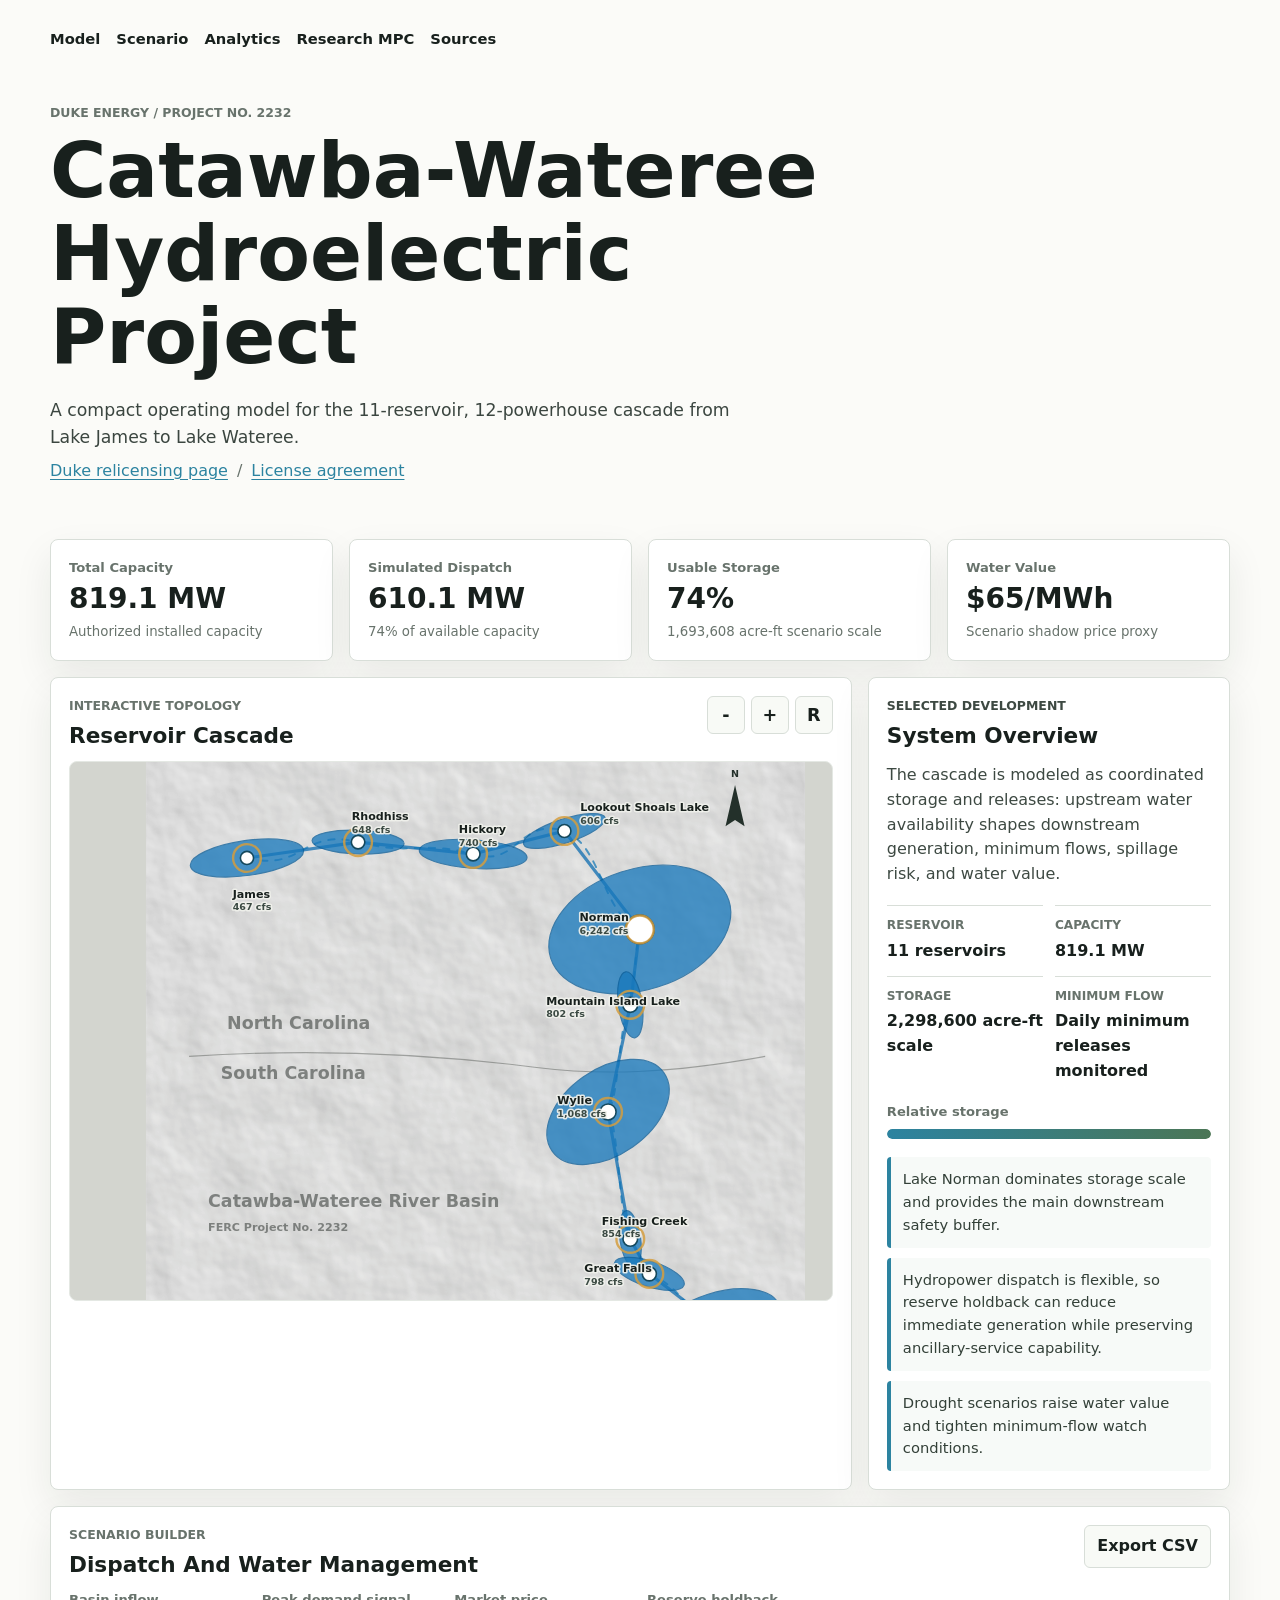
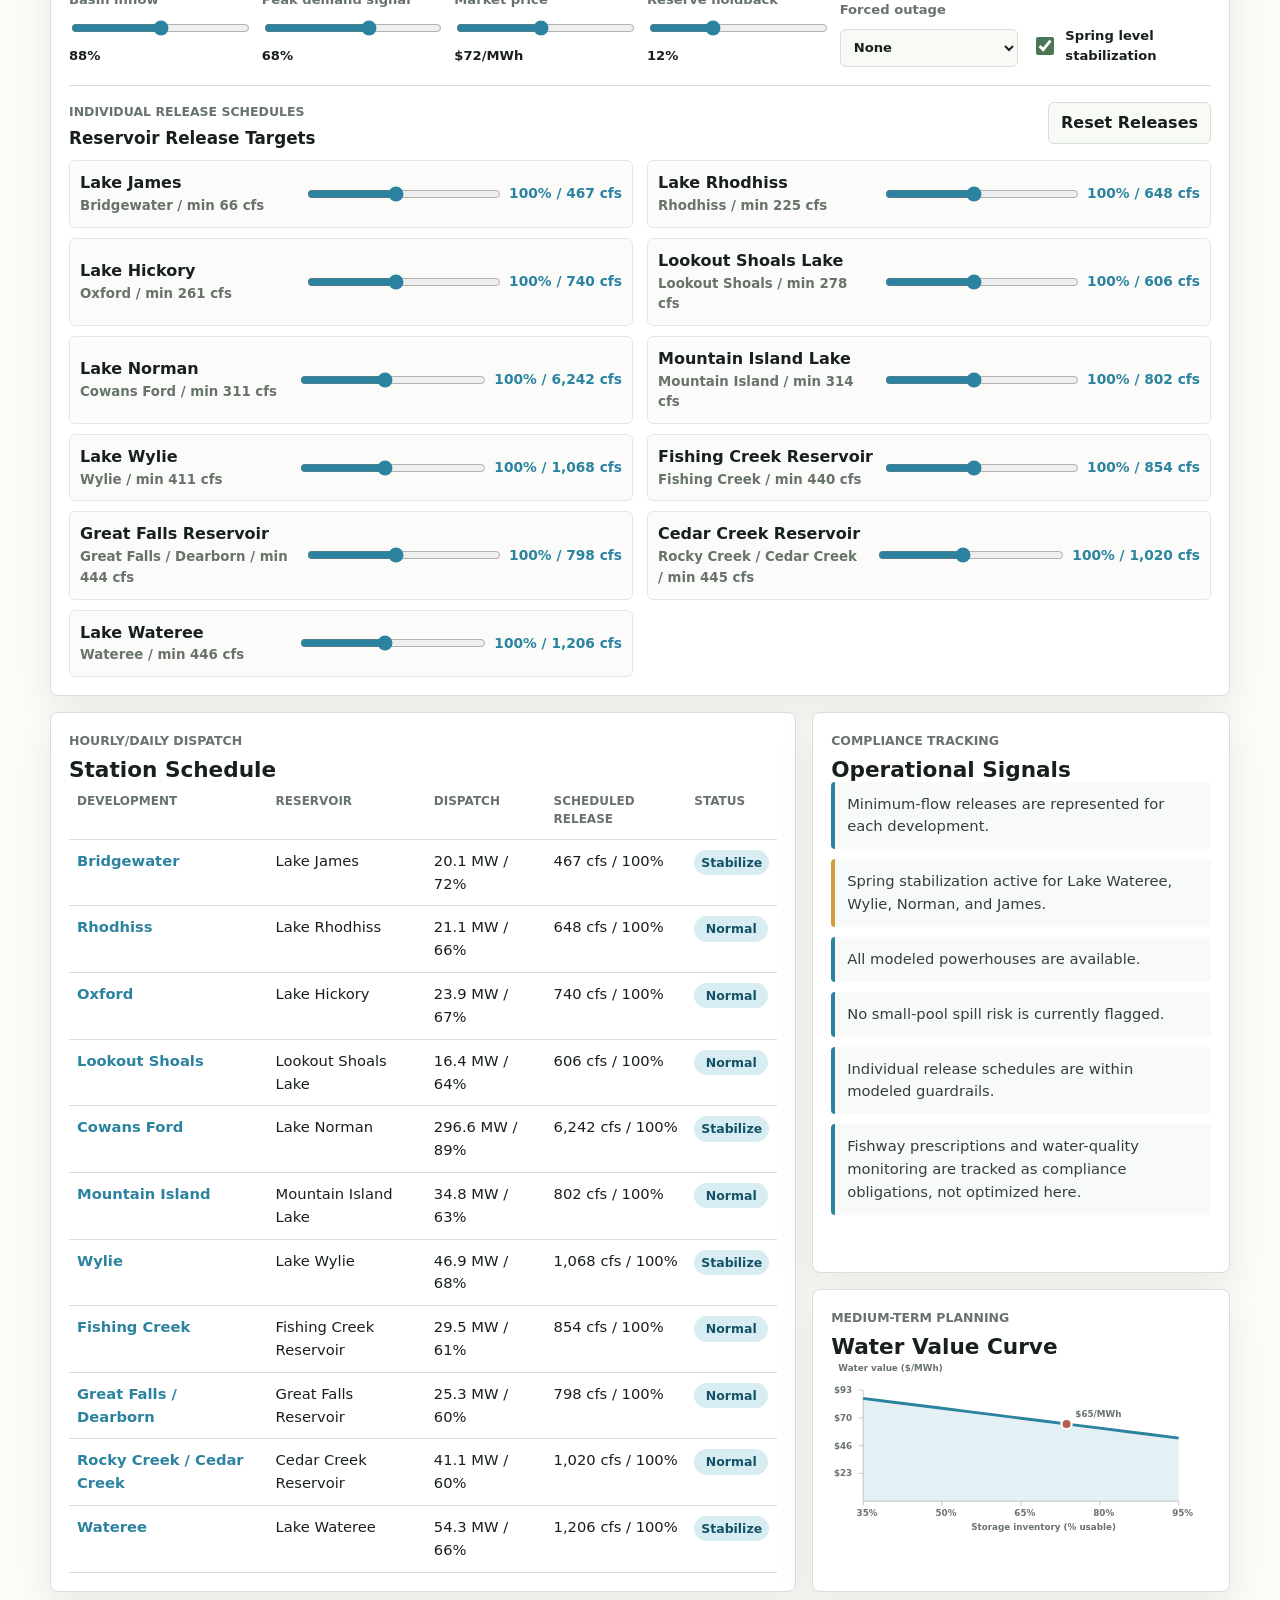
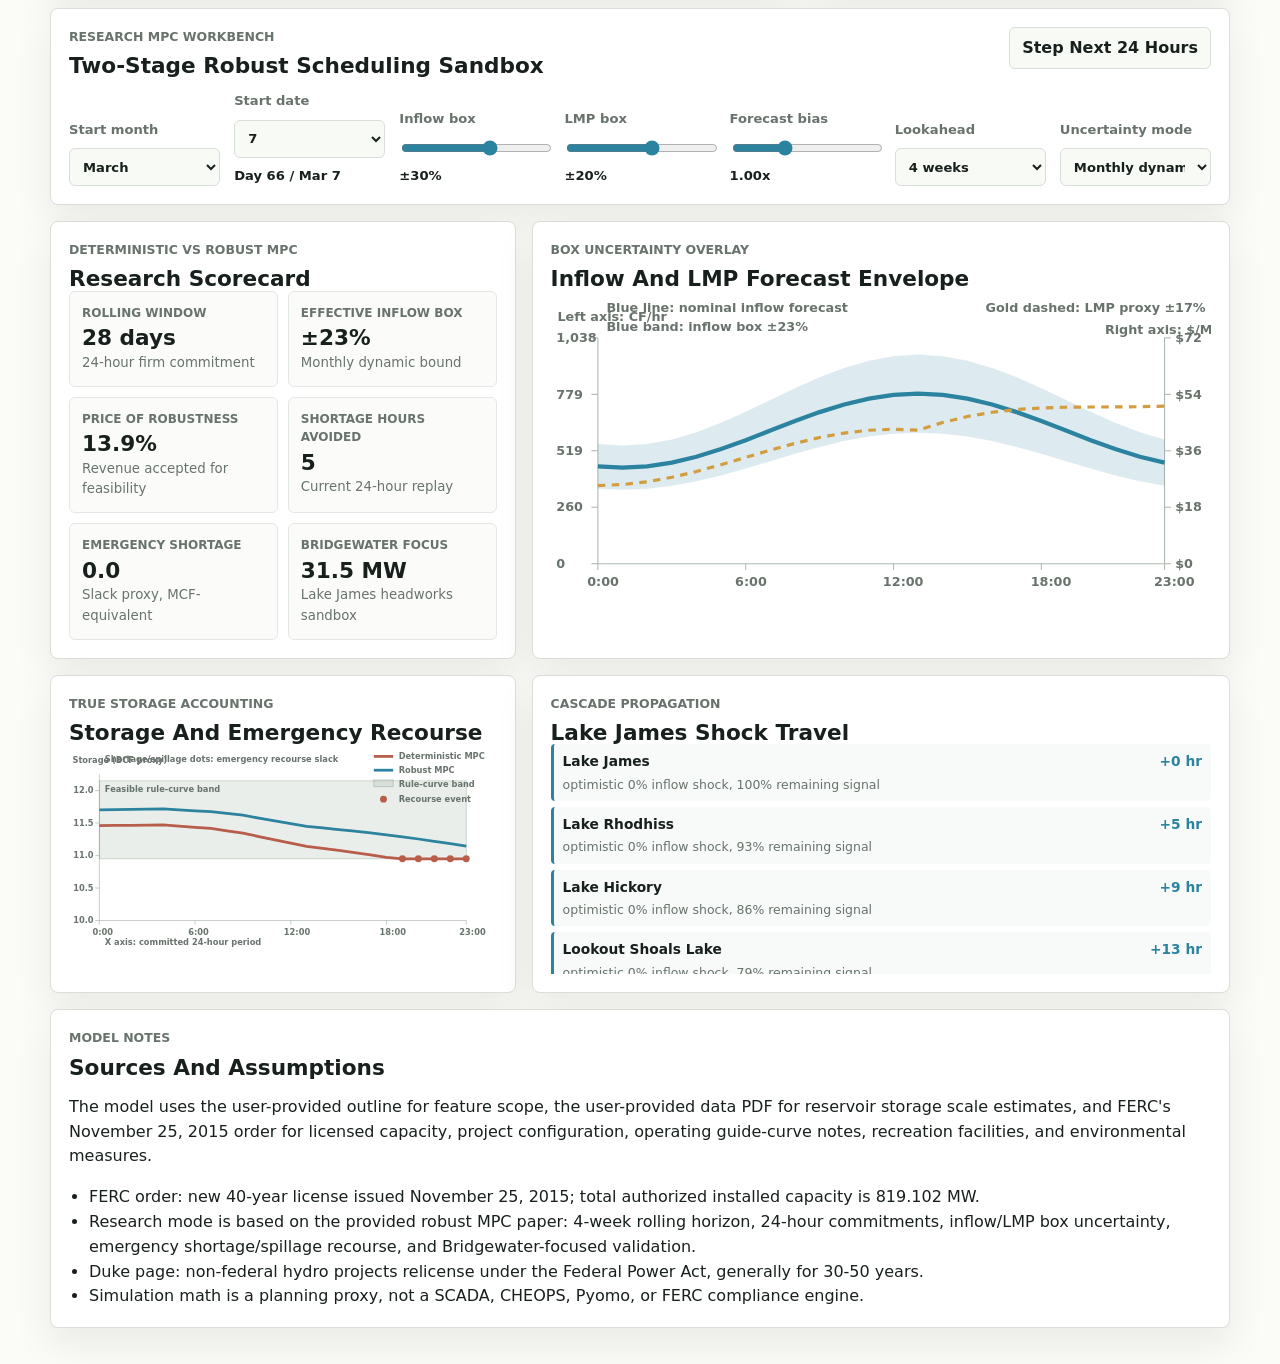
==== AJ Mejia-Horton Hydropower Web App.html @ 7643c02f "Add files via upload" ====
<!doctype html>
<html lang="en">
  <head>
    <meta charset="utf-8">
    <meta name="viewport" content="width=device-width, initial-scale=1">
    <title>Catawba-Wateree Hydro Model</title>
    <link rel="stylesheet" href="styles.css">
  </head>
  <body>
    <header class="site-header">
      <nav aria-label="Primary">
        <a href="#model">Model</a>
        <a href="#scenario">Scenario</a>
        <a href="#analytics">Analytics</a>
        <a href="#research">Research MPC</a>
        <a href="#sources">Sources</a>
      </nav>
      <section class="intro" id="model">
        <p class="kicker">Duke Energy / Project No. 2232</p>
        <h1>Catawba-Wateree Hydroelectric Project</h1>
        <p class="lede">A compact operating model for the 11-reservoir, 12-powerhouse cascade from Lake James to Lake Wateree.</p>
        <div class="quick-links">
          <a href="https://www.duke-energy.com/community/lakes/hydroelectric-relicensing/catawba" target="_blank" rel="noreferrer">Duke relicensing page</a>
          <span aria-hidden="true">/</span>
          <a href="https://www.duke-energy.com/community/lakes/hydroelectric-relicensing/catawba/license-agreement" target="_blank" rel="noreferrer">License agreement</a>
        </div>
      </section>
    </header>

    <main>
      <section class="metrics" aria-label="System metrics">
        <article>
          <span>Total Capacity</span>
          <strong id="metric-capacity">819.1 MW</strong>
          <small>Authorized installed capacity</small>
        </article>
        <article>
          <span>Simulated Dispatch</span>
          <strong id="metric-generation">0 MW</strong>
          <small id="metric-generation-note">Current scenario output</small>
        </article>
        <article>
          <span>Usable Storage</span>
          <strong id="metric-storage">0%</strong>
          <small id="metric-storage-note">Weighted by reservoir scale</small>
        </article>
        <article>
          <span>Water Value</span>
          <strong id="metric-water-value">$0/MWh</strong>
          <small>Scenario shadow price proxy</small>
        </article>
      </section>

      <section class="workspace">
        <div class="panel topology-panel" aria-label="Interactive cascade topology">
          <div class="panel-heading">
            <div>
              <p class="eyebrow">Interactive Topology</p>
              <h2>Reservoir Cascade</h2>
            </div>
            <div class="map-tools" aria-label="Map controls">
              <button class="icon-button" id="zoom-out" title="Zoom out" aria-label="Zoom out">-</button>
              <button class="icon-button" id="zoom-in" title="Zoom in" aria-label="Zoom in">+</button>
              <button class="icon-button" id="reset-view" title="Reset map and selected development" aria-label="Reset map and selected development">R</button>
            </div>
          </div>
          <svg id="topology" viewBox="0 0 960 620" role="img" aria-labelledby="topology-title topology-desc">
            <title id="topology-title">Catawba-Wateree reservoir cascade topology</title>
            <desc id="topology-desc">A pannable basin map showing reservoirs and powerhouses ordered from upstream North Carolina to downstream South Carolina.</desc>
          </svg>
        </div>

        <aside class="panel detail-panel" aria-live="polite">
          <p class="eyebrow">Selected Development</p>
          <h2 id="detail-name">System Overview</h2>
          <p id="detail-summary">Click a reservoir or station to inspect storage, capacity, guide curve, minimum flow, recreation, and compliance notes.</p>
          <dl class="detail-grid">
            <div><dt>Reservoir</dt><dd id="detail-reservoir">All reservoirs</dd></div>
            <div><dt>Capacity</dt><dd id="detail-capacity">819.1 MW</dd></div>
            <div><dt>Storage</dt><dd id="detail-storage">2,298,600 acre-ft total scale</dd></div>
            <div><dt>Minimum Flow</dt><dd id="detail-flow">System monitored</dd></div>
          </dl>
          <div class="bar-group">
            <label for="detail-storage-bar">Relative storage</label>
            <div class="bar"><span id="detail-storage-bar"></span></div>
          </div>
          <div class="note-list" id="detail-notes"></div>
        </aside>
      </section>

      <section class="panel scenario" id="scenario">
        <div class="panel-heading">
          <div>
            <p class="eyebrow">Scenario Builder</p>
            <h2>Dispatch And Water Management</h2>
          </div>
          <button id="export-csv">Export CSV</button>
        </div>
        <div class="controls">
          <label for="inflow">
            Basin inflow
            <input id="inflow" type="range" min="35" max="140" value="88">
            <span id="inflow-label">88%</span>
          </label>
          <label for="demand">
            Peak demand signal
            <input id="demand" type="range" min="20" max="100" value="68">
            <span id="demand-label">68%</span>
          </label>
          <label for="price">
            Market price
            <input id="price" type="range" min="20" max="130" value="72">
            <span id="price-label">$72/MWh</span>
          </label>
          <label for="reserve">
            Reserve holdback
            <input id="reserve" type="range" min="0" max="35" value="12">
            <span id="reserve-label">12%</span>
          </label>
          <label for="outage">
            Forced outage
            <select id="outage">
              <option value="none">None</option>
            </select>
          </label>
          <label class="toggle">
            <input id="spring-stabilization" type="checkbox" checked>
            <span>Spring level stabilization</span>
          </label>
        </div>
        <div class="release-schedule" aria-label="Individual reservoir release schedule controls">
          <div class="release-heading">
            <div>
              <p class="eyebrow">Individual Release Schedules</p>
              <h3>Reservoir Release Targets</h3>
            </div>
            <button id="reset-releases">Reset Releases</button>
          </div>
          <div id="release-controls" class="release-controls"></div>
        </div>
      </section>

      <section class="research-workbench" id="research">
        <div class="panel research-controls-panel">
          <div class="panel-heading">
            <div>
              <p class="eyebrow">Research MPC Workbench</p>
              <h2>Two-Stage Robust Scheduling Sandbox</h2>
            </div>
            <button id="step-mpc">Step Next 24 Hours</button>
          </div>
          <div class="research-controls">
            <label for="mpc-month">
              Start month
              <select id="mpc-month">
                <option value="0">January</option>
                <option value="1">February</option>
                <option value="2" selected>March</option>
                <option value="3">April</option>
                <option value="4">May</option>
                <option value="5">June</option>
                <option value="6">July</option>
                <option value="7">August</option>
                <option value="8">September</option>
                <option value="9">October</option>
                <option value="10">November</option>
                <option value="11">December</option>
              </select>
            </label>
            <label for="mpc-date">
              Start date
              <select id="mpc-date"></select>
              <span id="mpc-day-label">Day 66 / Mar 7</span>
            </label>
            <label for="inflow-uncertainty">
              Inflow box
              <input id="inflow-uncertainty" type="range" min="0" max="50" value="30">
              <span id="inflow-uncertainty-label">±30%</span>
            </label>
            <label for="lmp-uncertainty">
              LMP box
              <input id="lmp-uncertainty" type="range" min="0" max="35" value="20">
              <span id="lmp-uncertainty-label">±20%</span>
            </label>
            <label for="forecast-bias">
              Forecast bias
              <input id="forecast-bias" type="range" min="80" max="140" value="100">
              <span id="forecast-bias-label">1.00x</span>
            </label>
            <label for="lookahead-window">
              Lookahead
              <select id="lookahead-window">
                <option value="168">1 week</option>
                <option value="336">2 weeks</option>
                <option value="672" selected>4 weeks</option>
              </select>
            </label>
            <label for="mpc-mode">
              Uncertainty mode
              <select id="mpc-mode">
                <option value="dynamic" selected>Monthly dynamic</option>
                <option value="static">Static box</option>
              </select>
            </label>
          </div>
        </div>

        <div class="research-grid">
          <article class="panel">
            <p class="eyebrow">Deterministic vs Robust MPC</p>
            <h2>Research Scorecard</h2>
            <div class="scorecard" id="research-scorecard"></div>
          </article>
          <article class="panel chart-panel">
            <p class="eyebrow">Box Uncertainty Overlay</p>
            <h2>Inflow And LMP Forecast Envelope</h2>
            <svg id="uncertainty-chart" viewBox="0 0 620 300" role="img" aria-label="Inflow and LMP uncertainty envelope chart"></svg>
          </article>
          <article class="panel chart-panel">
            <p class="eyebrow">True Storage Accounting</p>
            <h2>Storage And Emergency Recourse</h2>
            <svg id="storage-chart" viewBox="0 0 620 300" role="img" aria-label="Storage trajectory with shortage and spillage recourse chart"></svg>
          </article>
          <article class="panel">
            <p class="eyebrow">Cascade Propagation</p>
            <h2>Lake James Shock Travel</h2>
            <div id="cascade-propagation" class="propagation-list"></div>
          </article>
        </div>
      </section>

      <section class="analytics-grid" id="analytics">
        <article class="panel">
          <p class="eyebrow">Hourly/Daily Dispatch</p>
          <h2>Station Schedule</h2>
          <div class="table-wrap">
            <table>
              <thead>
                <tr>
                  <th>Development</th>
                  <th>Reservoir</th>
                  <th>Dispatch</th>
                  <th>Scheduled Release</th>
                  <th>Status</th>
                </tr>
              </thead>
              <tbody id="dispatch-body"></tbody>
            </table>
          </div>
        </article>

        <article class="panel">
          <p class="eyebrow">Compliance Tracking</p>
          <h2>Operational Signals</h2>
          <div id="compliance-list" class="signal-list"></div>
        </article>

        <article class="panel">
          <p class="eyebrow">Medium-Term Planning</p>
          <h2>Water Value Curve</h2>
          <svg id="water-value-chart" viewBox="0 0 520 240" role="img" aria-label="Water value response curve"></svg>
        </article>
      </section>

      <section class="panel sources" id="sources">
        <p class="eyebrow">Model Notes</p>
        <h2>Sources And Assumptions</h2>
        <p>The model uses the user-provided outline for feature scope, the user-provided data PDF for reservoir storage scale estimates, and FERC's November 25, 2015 order for licensed capacity, project configuration, operating guide-curve notes, recreation facilities, and environmental measures.</p>
        <ul>
          <li>FERC order: new 40-year license issued November 25, 2015; total authorized installed capacity is 819.102 MW.</li>
          <li>Research mode is based on the provided robust MPC paper: 4-week rolling horizon, 24-hour commitments, inflow/LMP box uncertainty, emergency shortage/spillage recourse, and Bridgewater-focused validation.</li>
          <li>Duke page: non-federal hydro projects relicense under the Federal Power Act, generally for 30-50 years.</li>
          <li>Simulation math is a planning proxy, not a SCADA, CHEOPS, Pyomo, or FERC compliance engine.</li>
        </ul>
      </section>
    </main>

    <script src="app.js"></script>
  </body>
</html>
---- styles.css ----
:root {
  color-scheme: light;
  --ink: #18201d;
  --muted: #68736c;
  --line: #d8ded8;
  --paper: #fbfbf8;
  --panel: #ffffff;
  --river: #2c83a0;
  --river-soft: #d7edf2;
  --leaf: #4b7655;
  --sun: #d39d3f;
  --clay: #b75d4a;
  --shadow: 0 16px 38px rgba(24, 32, 29, 0.08);
}

* {
  box-sizing: border-box;
}

html {
  scroll-behavior: smooth;
}

body {
  margin: 0;
  font-family: Inter, ui-sans-serif, system-ui, -apple-system, BlinkMacSystemFont, "Segoe UI", sans-serif;
  color: var(--ink);
  background: var(--paper);
  font-size: 16px;
  line-height: 1.55;
}

a {
  color: var(--river);
  text-decoration-thickness: 1px;
  text-underline-offset: 3px;
}

button,
select,
input {
  font: inherit;
}

.site-header,
main {
  width: min(1180px, calc(100% - 32px));
  margin: 0 auto;
}

main {
  display: flex;
  flex-direction: column;
}

.site-header {
  padding: 28px 0 10px;
}

nav {
  display: flex;
  flex-wrap: wrap;
  gap: 16px;
  margin-bottom: 52px;
  font-size: 0.92rem;
  font-weight: 650;
}

nav a {
  color: var(--ink);
  text-decoration: none;
}

nav a:hover {
  color: var(--river);
}

.intro {
  max-width: 780px;
  padding-bottom: 26px;
}

.kicker,
.eyebrow {
  margin: 0 0 8px;
  color: var(--muted);
  font-size: 0.78rem;
  font-weight: 750;
  letter-spacing: 0;
  text-transform: uppercase;
}

h1,
h2 {
  margin: 0;
  letter-spacing: 0;
  line-height: 1.08;
}

h1 {
  font-size: clamp(2.2rem, 6vw, 5.9rem);
  max-width: 980px;
}

h2 {
  font-size: 1.35rem;
}

.lede {
  max-width: 680px;
  margin: 18px 0 8px;
  color: #3b4640;
  font-size: 1.08rem;
}

.quick-links {
  display: flex;
  flex-wrap: wrap;
  gap: 9px;
  color: var(--muted);
}

.metrics,
.workspace,
.analytics-grid {
  display: grid;
  gap: 16px;
}

.metrics {
  grid-template-columns: repeat(4, minmax(0, 1fr));
  margin: 20px 0 16px;
}

.metrics article,
.panel {
  background: var(--panel);
  border: 1px solid var(--line);
  border-radius: 8px;
  box-shadow: var(--shadow);
  min-width: 0;
}

.metrics article {
  padding: 18px;
}

.metrics span {
  display: block;
  color: var(--muted);
  font-size: 0.82rem;
  font-weight: 700;
}

.metrics strong {
  display: block;
  margin-top: 6px;
  font-size: 1.75rem;
  line-height: 1;
}

.metrics small {
  display: block;
  margin-top: 9px;
  color: var(--muted);
}

.workspace {
  grid-template-columns: minmax(0, 1.55fr) minmax(300px, 0.7fr);
  align-items: stretch;
}

.panel {
  padding: 18px;
}

.panel-heading {
  display: flex;
  align-items: flex-start;
  justify-content: space-between;
  gap: 16px;
  margin-bottom: 14px;
}

.icon-button,
button,
select {
  border: 1px solid var(--line);
  border-radius: 6px;
  background: #f8faf6;
  color: var(--ink);
}

button {
  min-height: 38px;
  padding: 8px 12px;
  cursor: pointer;
  font-weight: 700;
}

button:hover,
select:hover {
  border-color: #aeb9b0;
}

.icon-button {
  width: 38px;
  height: 38px;
  padding: 0;
  font-size: 1.1rem;
}

.map-tools {
  display: flex;
  gap: 6px;
}

#topology {
  width: 100%;
  min-height: 540px;
  display: block;
  border: 1px solid #e4e8e3;
  border-radius: 8px;
  background: #d3d5cf;
  cursor: grab;
  touch-action: none;
}

#topology.dragging {
  cursor: grabbing;
}

.basin-shape {
  fill: #aeb4ad;
  filter: url(#relief);
  stroke: #4e5751;
  stroke-width: 2;
  opacity: 0.9;
}

.state-boundary {
  fill: none;
  stroke: rgba(67, 73, 68, 0.42);
  stroke-width: 1.4;
}

.map-caption {
  fill: rgba(38, 45, 41, 0.52);
  font-size: 22px;
  font-weight: 760;
}

.map-caption.small {
  font-size: 14px;
  font-weight: 700;
}

.river-main {
  fill: none;
  stroke: #126fb2;
  stroke-width: 4;
  stroke-linecap: round;
  stroke-linejoin: round;
  opacity: 0.76;
}

.reservoir-shape {
  fill: #1778bc;
  opacity: 0.76;
  stroke: #0b5e99;
  stroke-width: 1.5;
  cursor: pointer;
}

.river-link {
  fill: none;
  stroke: var(--river);
  stroke-width: 5;
  stroke-linecap: round;
  opacity: 0.36;
}

.flow-link {
  fill: none;
  stroke: #0f75b6;
  stroke-width: 2.5;
  stroke-dasharray: 8 10;
  stroke-linecap: round;
  stroke-linejoin: round;
  animation: flow 1.6s linear infinite;
  opacity: 0.7;
}

@keyframes flow {
  to {
    stroke-dashoffset: -36;
  }
}

.node {
  cursor: pointer;
}

.node circle {
  fill: #ffffff;
  stroke: #15485c;
  stroke-width: 2;
}

.node.selected circle {
  fill: var(--river-soft);
  stroke: var(--ink);
  stroke-width: 3;
}

.node .storage-ring {
  fill: none;
  stroke: var(--sun);
  stroke-width: 3;
  opacity: 0.85;
}

.node text {
  fill: var(--ink);
  font-size: 14px;
  font-weight: 720;
  paint-order: stroke;
  stroke: rgba(240, 241, 236, 0.92);
  stroke-width: 4px;
  stroke-linejoin: round;
}

.node .subtext {
  fill: #3b4a43;
  font-size: 12px;
  font-weight: 650;
}

.state-label {
  fill: var(--muted);
  font-size: 12px;
  font-weight: 750;
}

.map-scale line {
  stroke: #23302a;
  stroke-width: 2;
}

.map-scale text,
.north-arrow text {
  fill: #23302a;
  font-size: 12px;
  font-weight: 800;
}

.north-arrow path {
  fill: #23302a;
}

.detail-panel {
  min-height: 100%;
}

.detail-panel p {
  color: #3d4942;
}

.detail-grid {
  display: grid;
  grid-template-columns: 1fr 1fr;
  gap: 12px;
  margin: 18px 0;
}

.detail-grid div {
  border-top: 1px solid var(--line);
  padding-top: 10px;
}

dt {
  color: var(--muted);
  font-size: 0.76rem;
  font-weight: 750;
  text-transform: uppercase;
}

dd {
  margin: 4px 0 0;
  font-weight: 720;
}

.bar-group {
  margin: 18px 0;
}

.bar-group label {
  display: block;
  margin-bottom: 7px;
  color: var(--muted);
  font-size: 0.82rem;
  font-weight: 750;
}

.bar {
  height: 10px;
  overflow: hidden;
  border-radius: 999px;
  background: #e8ede8;
}

.bar span {
  display: block;
  width: 0;
  height: 100%;
  border-radius: inherit;
  background: linear-gradient(90deg, var(--river), var(--leaf));
  transition: width 180ms ease;
}

.note-list,
.signal-list {
  display: grid;
  gap: 10px;
}

.note,
.signal {
  padding: 11px 12px;
  border-left: 4px solid var(--river);
  background: #f7faf8;
  border-radius: 4px;
  color: #334038;
  font-size: 0.92rem;
}

.signal.warning {
  border-color: var(--sun);
}

.signal.alert {
  border-color: var(--clay);
}

.scenario {
  margin: 16px 0;
}

.research-workbench {
  display: grid;
  gap: 16px;
  margin-bottom: 16px;
  order: 5;
}

.research-controls {
  display: grid;
  grid-template-columns: repeat(7, minmax(120px, 1fr));
  gap: 14px;
  align-items: end;
}

.research-controls label {
  display: grid;
  gap: 8px;
  color: var(--muted);
  font-size: 0.82rem;
  font-weight: 750;
}

.research-controls span {
  color: var(--ink);
}

.research-grid {
  display: grid;
  grid-template-columns: minmax(280px, 0.8fr) minmax(0, 1.2fr);
  gap: 16px;
}

.chart-panel svg {
  width: 100%;
  display: block;
}

.scorecard {
  display: grid;
  grid-template-columns: repeat(2, minmax(0, 1fr));
  gap: 10px;
}

.scorecard div {
  padding: 12px;
  border: 1px solid #e4e8e3;
  border-radius: 6px;
  background: #fbfcfa;
}

.scorecard span,
.scorecard small {
  display: block;
  color: var(--muted);
}

.scorecard span {
  font-size: 0.75rem;
  font-weight: 800;
  text-transform: uppercase;
}

.scorecard strong {
  display: block;
  margin: 5px 0 4px;
  font-size: 1.35rem;
  line-height: 1;
}

.propagation-list {
  display: grid;
  gap: 6px;
  max-height: 230px;
  overflow-y: auto;
}

.propagation-item {
  display: grid;
  grid-template-columns: minmax(130px, 1fr) auto;
  gap: 2px 8px;
  padding: 7px 9px;
  border-left: 3px solid var(--river);
  border-radius: 4px;
  background: #f7faf8;
  font-size: 0.86rem;
}

.propagation-item span {
  font-weight: 780;
}

.propagation-item strong {
  color: var(--river);
}

.propagation-item small {
  grid-column: 1 / -1;
  color: var(--muted);
  font-size: 0.78rem;
}

.controls {
  display: grid;
  grid-template-columns: repeat(6, minmax(130px, 1fr));
  gap: 14px;
  align-items: end;
}

.controls label {
  display: grid;
  gap: 8px;
  color: var(--muted);
  font-size: 0.82rem;
  font-weight: 750;
}

.controls span {
  color: var(--ink);
}

input[type="range"] {
  width: 100%;
  accent-color: var(--river);
}

select {
  width: 100%;
  min-height: 38px;
  padding: 7px 9px;
}

.toggle {
  grid-template-columns: auto 1fr;
  align-items: center;
  min-height: 38px;
}

.toggle input {
  width: 18px;
  height: 18px;
  accent-color: var(--leaf);
}

.release-schedule {
  margin-top: 18px;
  padding-top: 16px;
  border-top: 1px solid var(--line);
}

.release-heading {
  display: flex;
  justify-content: space-between;
  align-items: flex-start;
  gap: 16px;
  margin-bottom: 12px;
}

h3 {
  margin: 0;
  font-size: 1.05rem;
  line-height: 1.15;
}

.release-controls {
  display: grid;
  grid-template-columns: repeat(2, minmax(0, 1fr));
  gap: 10px 14px;
}

.release-control {
  display: grid;
  grid-template-columns: minmax(150px, 1fr) minmax(120px, 0.9fr) minmax(86px, auto);
  align-items: center;
  gap: 10px;
  padding: 10px;
  border: 1px solid #e4e8e3;
  border-radius: 6px;
  background: #fbfcfa;
}

.release-control strong,
.release-control small,
.release-control output {
  display: block;
}

.release-control strong {
  color: var(--ink);
}

.release-control small {
  color: var(--muted);
  font-weight: 650;
}

.release-control output {
  color: var(--river);
  font-size: 0.86rem;
  font-weight: 800;
  text-align: right;
}

.analytics-grid {
  grid-template-columns: minmax(0, 1.25fr) minmax(260px, 0.7fr);
  margin-bottom: 16px;
  order: 4;
}

.analytics-grid article:first-child {
  grid-row: span 2;
}

.table-wrap {
  width: 100%;
  max-width: 100%;
  overflow-x: auto;
}

table {
  width: 100%;
  border-collapse: collapse;
  min-width: 650px;
  font-size: 0.92rem;
}

th,
td {
  padding: 10px 8px;
  border-bottom: 1px solid var(--line);
  text-align: left;
  vertical-align: top;
}

th {
  color: var(--muted);
  font-size: 0.75rem;
  text-transform: uppercase;
}

.status-pill {
  display: inline-block;
  min-width: 74px;
  padding: 3px 7px;
  border-radius: 999px;
  background: var(--river-soft);
  color: #155269;
  font-size: 0.78rem;
  font-weight: 800;
  text-align: center;
}

.status-pill.warn {
  background: #f8ebd2;
  color: #775016;
}

.status-pill.alert {
  background: #f7ded9;
  color: #8b2f20;
}

.table-link {
  min-height: 0;
  padding: 0;
  border: 0;
  background: transparent;
  color: var(--river);
  cursor: pointer;
  font-weight: 780;
  text-align: left;
}

.table-link:hover {
  text-decoration: underline;
  text-underline-offset: 3px;
}

#water-value-chart {
  width: 100%;
  display: block;
}

.chart-axis {
  stroke: #aeb8b0;
  stroke-width: 1;
}

.chart-tick {
  stroke: #aeb8b0;
  stroke-width: 1;
}

.chart-line {
  fill: none;
  stroke: var(--river);
  stroke-width: 4;
}

.chart-area {
  fill: rgba(44, 131, 160, 0.12);
}

.uncertainty-band {
  fill: rgba(44, 131, 160, 0.16);
  stroke: none;
}

.lmp-line {
  fill: none;
  stroke: var(--sun);
  stroke-width: 3;
  stroke-dasharray: 7 6;
}

.rule-curve-band {
  fill: rgba(75, 118, 85, 0.12);
  stroke: rgba(75, 118, 85, 0.36);
  stroke-width: 1;
}

.base-line,
.robust-line {
  fill: none;
  stroke-width: 4;
}

.base-line {
  stroke: var(--clay);
}

.robust-line {
  stroke: var(--river);
}

.recourse-shortage {
  fill: var(--clay);
}

.recourse-spill {
  fill: var(--sun);
}

.chart-dot {
  fill: var(--clay);
  stroke: #fff;
  stroke-width: 3;
}

.chart-label {
  fill: var(--muted);
  font-size: 12px;
  font-weight: 700;
}

.chart-legend text {
  fill: var(--muted);
  font-size: 12px;
  font-weight: 700;
}

.sources {
  margin-bottom: 36px;
  order: 6;
}

.sources ul {
  margin: 12px 0 0;
  padding-left: 20px;
}

@media (max-width: 980px) {
  .metrics,
  .workspace,
  .analytics-grid {
    grid-template-columns: 1fr 1fr;
  }

  .workspace,
  .analytics-grid {
    grid-template-columns: 1fr;
  }

  .analytics-grid article:first-child {
    grid-row: auto;
  }

  .controls {
    grid-template-columns: repeat(3, minmax(140px, 1fr));
  }

  .research-controls {
    grid-template-columns: repeat(3, minmax(140px, 1fr));
  }

  .research-grid {
    grid-template-columns: 1fr;
  }

  .release-controls {
    grid-template-columns: 1fr;
  }
}

@media (max-width: 640px) {
  .site-header,
  main {
    width: min(100% - 20px, 1180px);
  }

  nav {
    margin-bottom: 34px;
  }

  .metrics,
  .controls,
  .research-controls,
  .detail-grid {
    grid-template-columns: 1fr;
  }

  .scorecard {
    grid-template-columns: 1fr;
  }

  .release-heading {
    display: grid;
  }

  .release-control {
    grid-template-columns: 1fr;
  }

  .release-control output {
    text-align: left;
  }

  .panel {
    padding: 14px;
  }

  #topology {
    min-height: 430px;
  }

  .metrics strong {
    font-size: 1.5rem;
  }
}
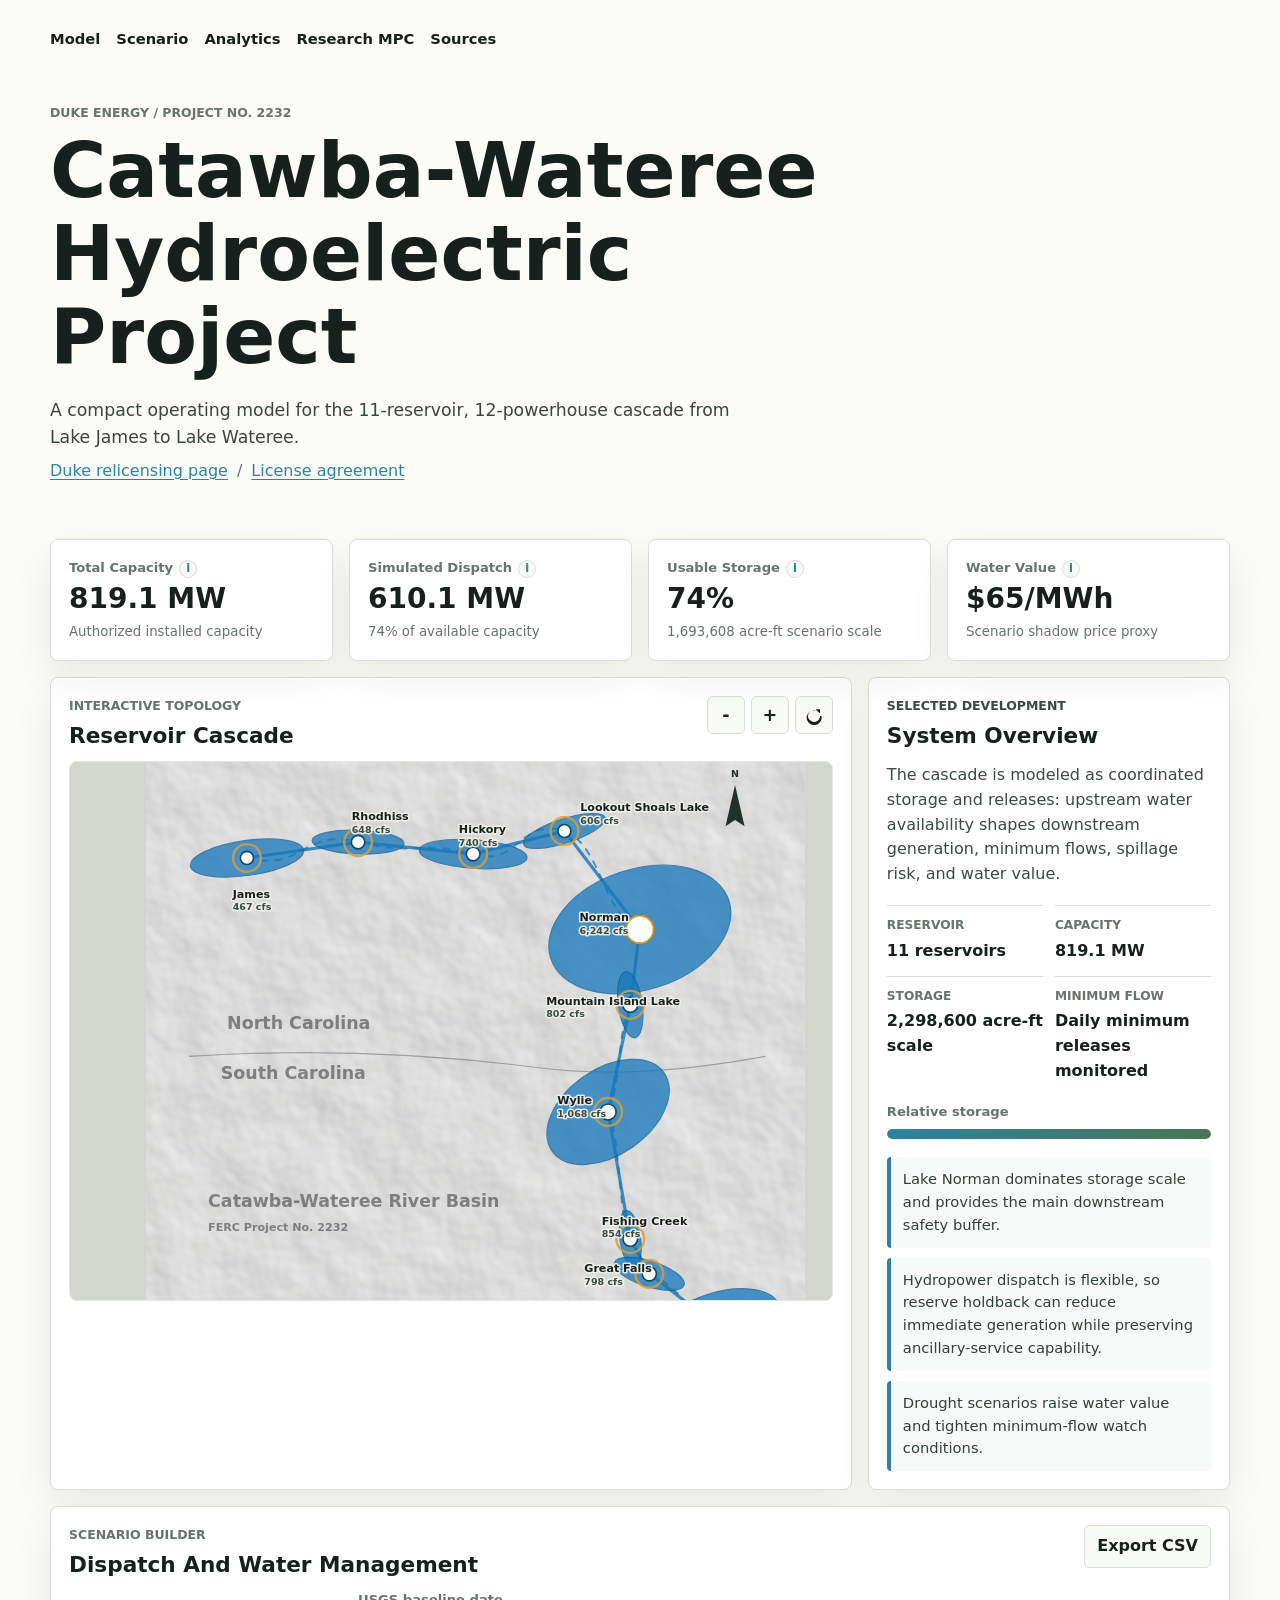
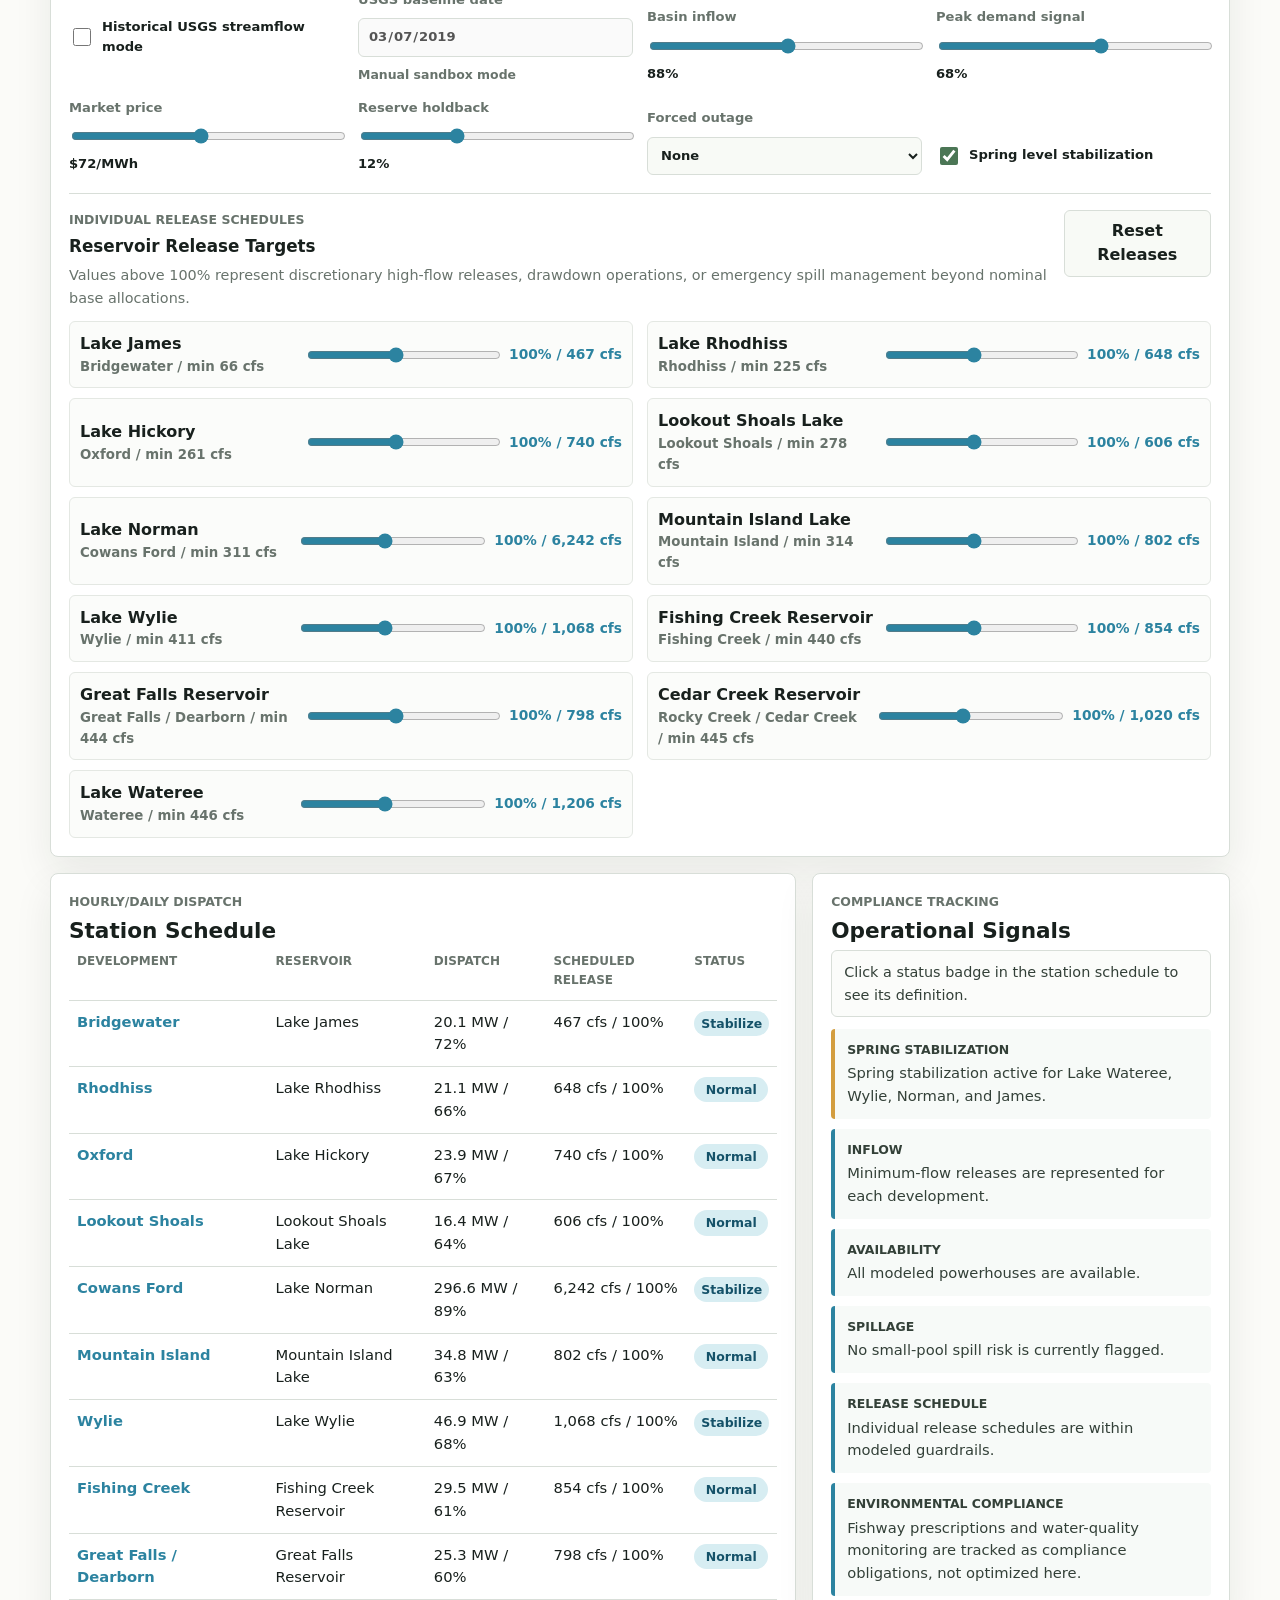
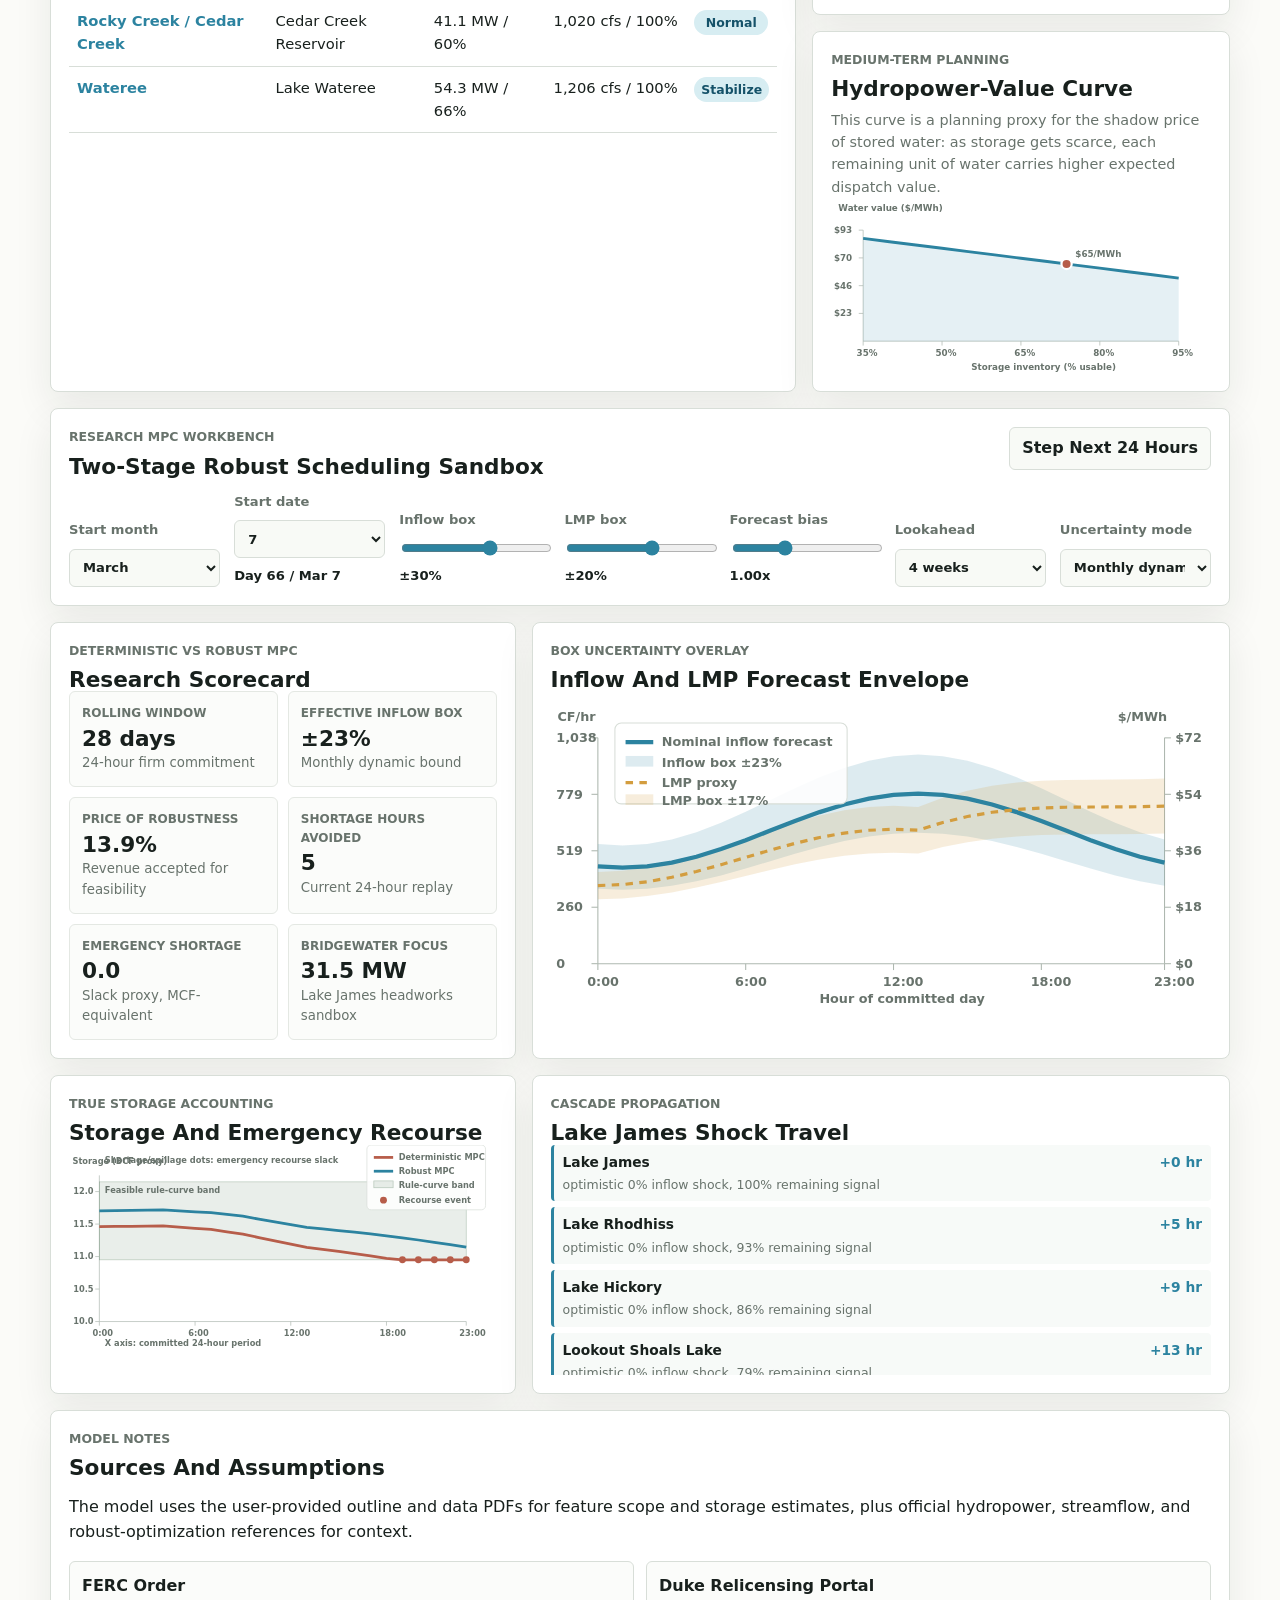
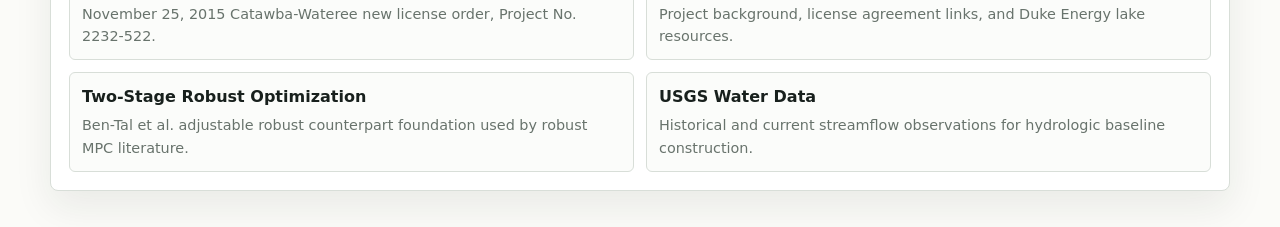
==== commit f1961ed2: "Add files via upload" ====
--- a/AJ Mejia-Horton Hydropower Web App.html
+++ b/AJ Mejia-Horton Hydropower Web App.html
@@ -30,22 +30,22 @@
     <main>
       <section class="metrics" aria-label="System metrics">
         <article>
-          <span>Total Capacity</span>
+          <span>Total Capacity <button class="help-tip" type="button" aria-label="Total Capacity formula" title="Sum of authorized installed MW across modeled developments; inoperable Great Falls capacity is excluded.">i</button></span>
           <strong id="metric-capacity">819.1 MW</strong>
           <small>Authorized installed capacity</small>
         </article>
         <article>
-          <span>Simulated Dispatch</span>
+          <span>Simulated Dispatch <button class="help-tip" type="button" aria-label="Simulated Dispatch formula" title="Sum of each station dispatch after waterAvailability, dispatchFactor, release schedule multipliers, reserves, and outages are applied.">i</button></span>
           <strong id="metric-generation">0 MW</strong>
           <small id="metric-generation-note">Current scenario output</small>
         </article>
         <article>
-          <span>Usable Storage</span>
+          <span>Usable Storage <button class="help-tip" type="button" aria-label="Usable Storage formula" title="Scenario storage proxy weighted by reservoir scale, basin inflow, demand, and spring stabilization constraints.">i</button></span>
           <strong id="metric-storage">0%</strong>
           <small id="metric-storage-note">Weighted by reservoir scale</small>
         </article>
         <article>
-          <span>Water Value</span>
+          <span>Water Value <button class="help-tip" type="button" aria-label="Water Value formula" title="Shadow-price proxy: market price adjusted by scarcity, demand pressure, and current storage percentage.">i</button></span>
           <strong id="metric-water-value">$0/MWh</strong>
           <small>Scenario shadow price proxy</small>
         </article>
@@ -61,7 +61,9 @@
             <div class="map-tools" aria-label="Map controls">
               <button class="icon-button" id="zoom-out" title="Zoom out" aria-label="Zoom out">-</button>
               <button class="icon-button" id="zoom-in" title="Zoom in" aria-label="Zoom in">+</button>
-              <button class="icon-button" id="reset-view" title="Reset map and selected development" aria-label="Reset map and selected development">R</button>
+              <button class="icon-button" id="reset-view" title="Reset map and selected development" aria-label="Reset map and selected development">
+                <svg viewBox="0 0 24 24" aria-hidden="true" focusable="false"><path d="M20 12a8 8 0 1 1-2.34-5.66L20 8.68V3h-5.68l1.9 1.9A10 10 0 1 0 22 12h-2Z"></path></svg>
+              </button>
             </div>
           </div>
           <svg id="topology" viewBox="0 0 960 620" role="img" aria-labelledby="topology-title topology-desc">
@@ -97,6 +99,15 @@
           <button id="export-csv">Export CSV</button>
         </div>
         <div class="controls">
+          <label class="toggle mode-toggle">
+            <input id="usgs-mode" type="checkbox">
+            <span>Historical USGS streamflow mode</span>
+          </label>
+          <label for="usgs-date" class="usgs-date-field">
+            USGS baseline date
+            <input id="usgs-date" type="date" value="2019-03-07" min="2008-01-01" max="2024-12-31" disabled>
+            <span id="usgs-status">Manual sandbox mode</span>
+          </label>
           <label for="inflow">
             Basin inflow
             <input id="inflow" type="range" min="35" max="140" value="88">
@@ -133,6 +144,7 @@
             <div>
               <p class="eyebrow">Individual Release Schedules</p>
               <h3>Reservoir Release Targets</h3>
+              <p class="microcopy">Values above 100% represent discretionary high-flow releases, drawdown operations, or emergency spill management beyond nominal base allocations.</p>
             </div>
             <button id="reset-releases">Reset Releases</button>
           </div>
@@ -252,12 +264,14 @@
         <article class="panel">
           <p class="eyebrow">Compliance Tracking</p>
           <h2>Operational Signals</h2>
+          <div id="status-info" class="status-info">Click a status badge in the station schedule to see its definition.</div>
           <div id="compliance-list" class="signal-list"></div>
         </article>
 
         <article class="panel">
           <p class="eyebrow">Medium-Term Planning</p>
-          <h2>Water Value Curve</h2>
+          <h2>Hydropower-Value Curve</h2>
+          <p class="chart-copy">This curve is a planning proxy for the shadow price of stored water: as storage gets scarce, each remaining unit of water carries higher expected dispatch value.</p>
           <svg id="water-value-chart" viewBox="0 0 520 240" role="img" aria-label="Water value response curve"></svg>
         </article>
       </section>
@@ -265,16 +279,17 @@
       <section class="panel sources" id="sources">
         <p class="eyebrow">Model Notes</p>
         <h2>Sources And Assumptions</h2>
-        <p>The model uses the user-provided outline for feature scope, the user-provided data PDF for reservoir storage scale estimates, and FERC's November 25, 2015 order for licensed capacity, project configuration, operating guide-curve notes, recreation facilities, and environmental measures.</p>
-        <ul>
-          <li>FERC order: new 40-year license issued November 25, 2015; total authorized installed capacity is 819.102 MW.</li>
-          <li>Research mode is based on the provided robust MPC paper: 4-week rolling horizon, 24-hour commitments, inflow/LMP box uncertainty, emergency shortage/spillage recourse, and Bridgewater-focused validation.</li>
-          <li>Duke page: non-federal hydro projects relicense under the Federal Power Act, generally for 30-50 years.</li>
-          <li>Simulation math is a planning proxy, not a SCADA, CHEOPS, Pyomo, or FERC compliance engine.</li>
-        </ul>
+        <p>The model uses the user-provided outline and data PDFs for feature scope and storage estimates, plus official hydropower, streamflow, and robust-optimization references for context.</p>
+        <div class="source-grid">
+          <a href="https://www.ferc.gov/sites/default/files/2020-05/P-2232-522.pdf" target="_blank" rel="noreferrer"><strong>FERC Order</strong><span>November 25, 2015 Catawba-Wateree new license order, Project No. 2232-522.</span></a>
+          <a href="https://www.duke-energy.com/community/lakes/hydroelectric-relicensing/catawba" target="_blank" rel="noreferrer"><strong>Duke Relicensing Portal</strong><span>Project background, license agreement links, and Duke Energy lake resources.</span></a>
+          <a href="https://doi.org/10.1007/s10107-003-0454-y" target="_blank" rel="noreferrer"><strong>Two-Stage Robust Optimization</strong><span>Ben-Tal et al. adjustable robust counterpart foundation used by robust MPC literature.</span></a>
+          <a href="https://waterdata.usgs.gov/" target="_blank" rel="noreferrer"><strong>USGS Water Data</strong><span>Historical and current streamflow observations for hydrologic baseline construction.</span></a>
+        </div>
       </section>
     </main>
 
+    <script src="usgsData.js"></script>
     <script src="app.js"></script>
   </body>
 </html>
--- a/styles.css
+++ b/styles.css
@@ -143,13 +143,27 @@
 
 .metrics article {
   padding: 18px;
+  position: relative;
 }
 
 .metrics span {
-  display: block;
+  display: flex;
+  align-items: center;
+  gap: 6px;
   color: var(--muted);
   font-size: 0.82rem;
   font-weight: 700;
+}
+
+.help-tip {
+  width: 18px;
+  height: 18px;
+  min-height: 18px;
+  padding: 0;
+  border-radius: 50%;
+  font-size: 0.72rem;
+  line-height: 1;
+  color: var(--river);
 }
 
 .metrics strong {
@@ -208,6 +222,13 @@
   height: 38px;
   padding: 0;
   font-size: 1.1rem;
+}
+
+.icon-button svg {
+  width: 18px;
+  height: 18px;
+  fill: currentColor;
+  vertical-align: middle;
 }
 
 .map-tools {
@@ -434,6 +455,27 @@
   font-size: 0.92rem;
 }
 
+.signal strong,
+.signal span {
+  display: block;
+}
+
+.signal strong {
+  margin-bottom: 3px;
+  font-size: 0.78rem;
+  text-transform: uppercase;
+}
+
+.status-info {
+  margin: 8px 0 12px;
+  padding: 10px 12px;
+  border: 1px solid var(--line);
+  border-radius: 6px;
+  background: #fbfcfa;
+  color: #334038;
+  font-size: 0.9rem;
+}
+
 .signal.warning {
   border-color: var(--sun);
 }
@@ -549,7 +591,7 @@
 
 .controls {
   display: grid;
-  grid-template-columns: repeat(6, minmax(130px, 1fr));
+  grid-template-columns: repeat(4, minmax(150px, 1fr));
   gap: 14px;
   align-items: end;
 }
@@ -587,6 +629,24 @@
   width: 18px;
   height: 18px;
   accent-color: var(--leaf);
+}
+
+.mode-toggle,
+.usgs-date-field {
+  align-self: stretch;
+}
+
+.usgs-date-field input[type="date"] {
+  min-height: 38px;
+  border: 1px solid var(--line);
+  border-radius: 6px;
+  padding: 7px 9px;
+}
+
+.usgs-date-field span {
+  color: var(--muted);
+  font-size: 0.78rem;
+  font-weight: 650;
 }
 
 .release-schedule {
@@ -607,6 +667,13 @@
   margin: 0;
   font-size: 1.05rem;
   line-height: 1.15;
+}
+
+.microcopy,
+.chart-copy {
+  margin: 8px 0 0;
+  color: var(--muted);
+  font-size: 0.9rem;
 }
 
 .release-controls {
@@ -690,11 +757,13 @@
   min-width: 74px;
   padding: 3px 7px;
   border-radius: 999px;
+  border: 0;
   background: var(--river-soft);
   color: #155269;
   font-size: 0.78rem;
   font-weight: 800;
   text-align: center;
+  min-height: 0;
 }
 
 .status-pill.warn {
@@ -725,7 +794,9 @@
 
 #water-value-chart {
   width: 100%;
+  max-width: 100%;
   display: block;
+  overflow: visible;
 }
 
 .chart-axis {
@@ -760,6 +831,11 @@
   stroke-dasharray: 7 6;
 }
 
+.lmp-band {
+  fill: rgba(211, 157, 63, 0.18);
+  stroke: none;
+}
+
 .rule-curve-band {
   fill: rgba(75, 118, 85, 0.12);
   stroke: rgba(75, 118, 85, 0.36);
@@ -806,6 +882,11 @@
   font-weight: 700;
 }
 
+.legend-bg {
+  fill: rgba(255, 255, 255, 0.88);
+  stroke: var(--line);
+}
+
 .sources {
   margin-bottom: 36px;
   order: 6;
@@ -814,6 +895,33 @@
 .sources ul {
   margin: 12px 0 0;
   padding-left: 20px;
+}
+
+.source-grid {
+  display: grid;
+  grid-template-columns: repeat(2, minmax(0, 1fr));
+  gap: 12px;
+  margin-top: 14px;
+}
+
+.source-grid a {
+  display: grid;
+  gap: 4px;
+  padding: 12px;
+  border: 1px solid var(--line);
+  border-radius: 6px;
+  background: #fbfcfa;
+  color: var(--ink);
+  text-decoration: none;
+}
+
+.source-grid a:hover {
+  border-color: #aeb9b0;
+}
+
+.source-grid span {
+  color: var(--muted);
+  font-size: 0.9rem;
 }
 
 @media (max-width: 980px) {
@@ -833,7 +941,7 @@
   }
 
   .controls {
-    grid-template-columns: repeat(3, minmax(140px, 1fr));
+    grid-template-columns: repeat(2, minmax(140px, 1fr));
   }
 
   .research-controls {
@@ -866,6 +974,10 @@
     grid-template-columns: 1fr;
   }
 
+  .source-grid {
+    grid-template-columns: 1fr;
+  }
+
   .scorecard {
     grid-template-columns: 1fr;
   }
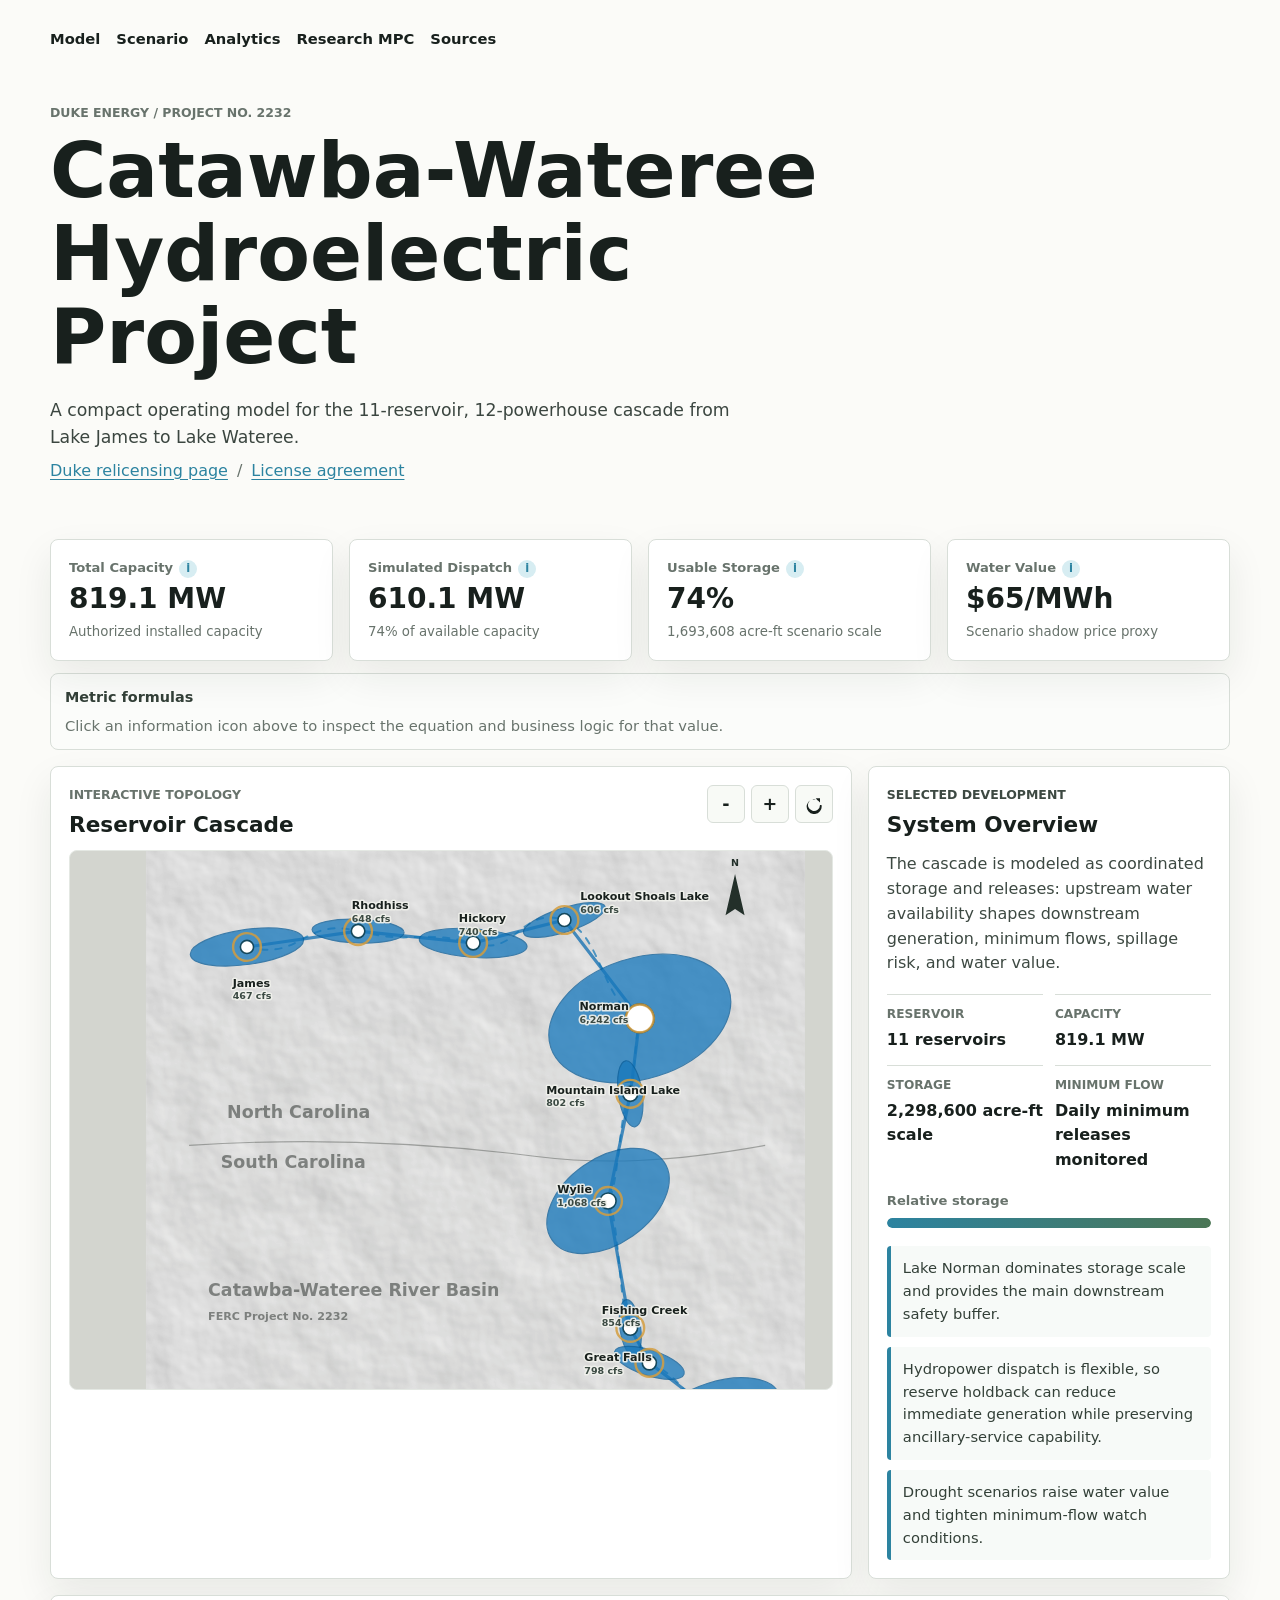
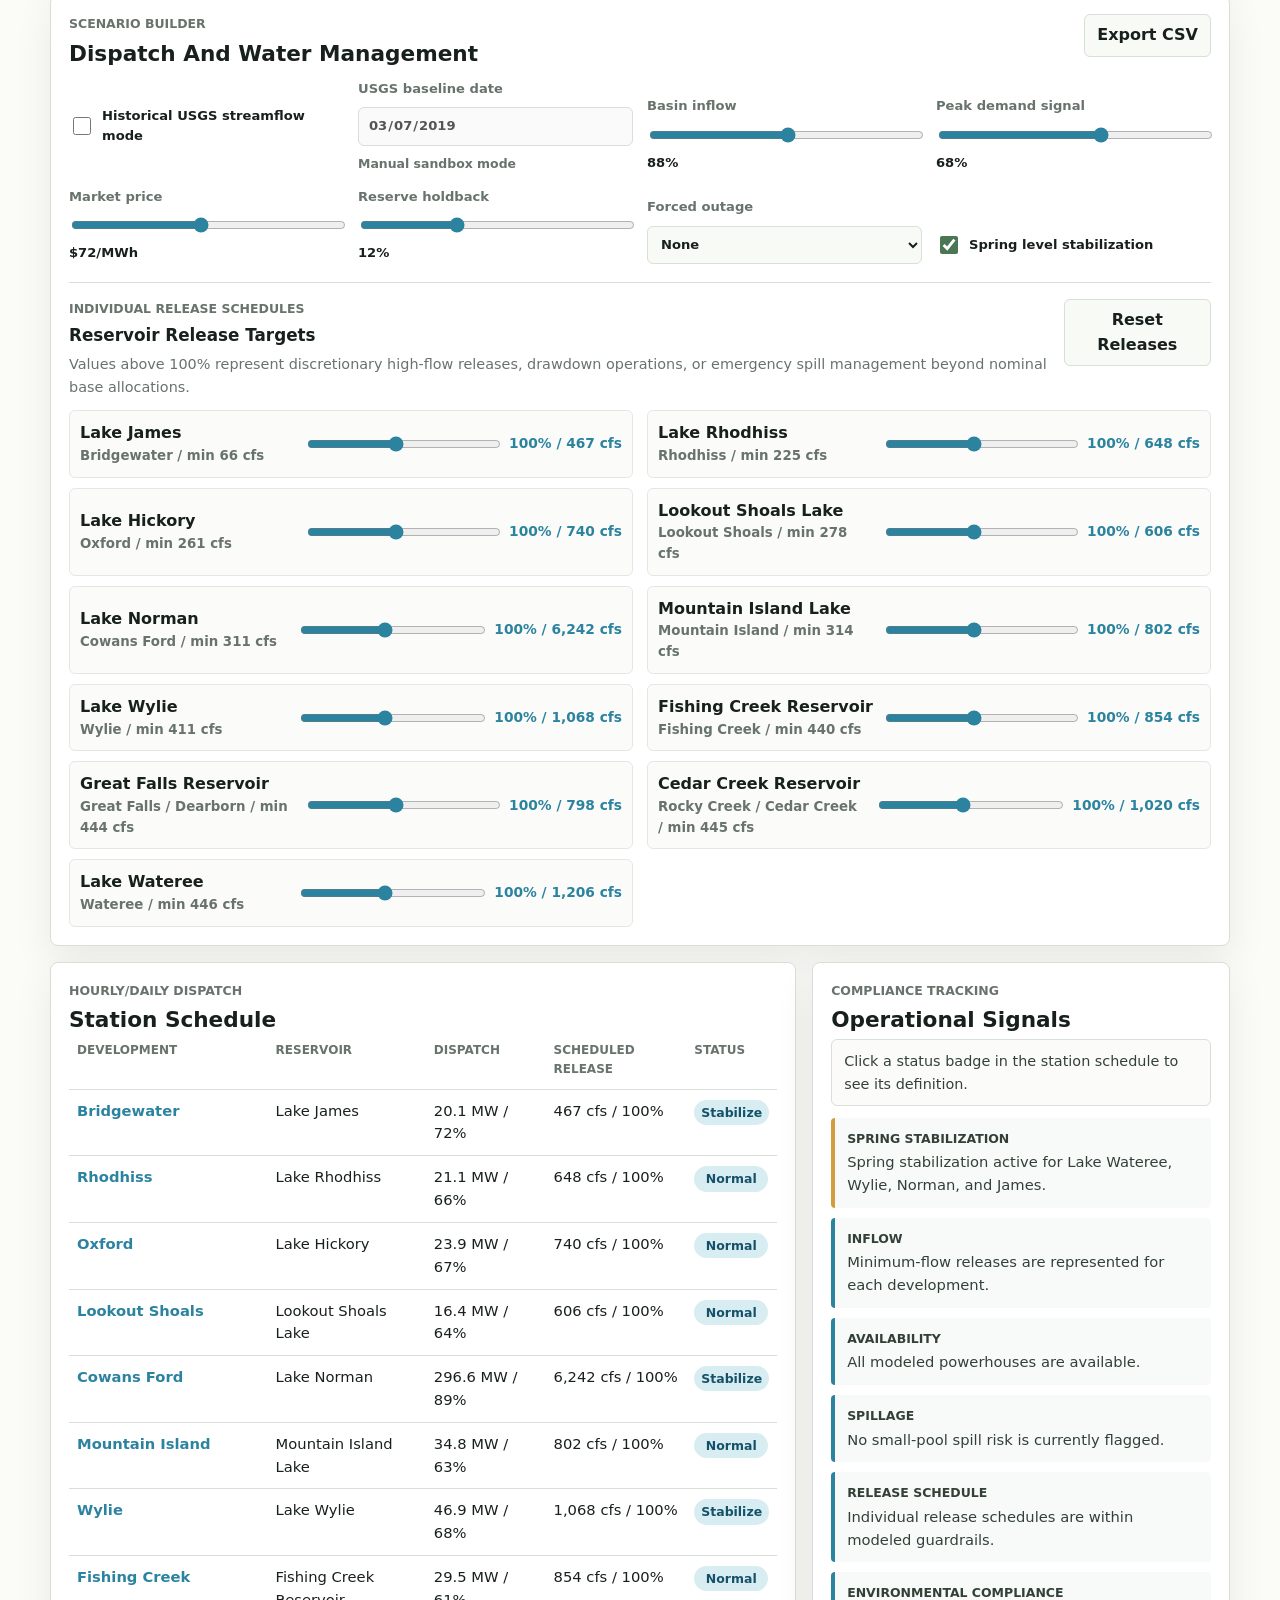
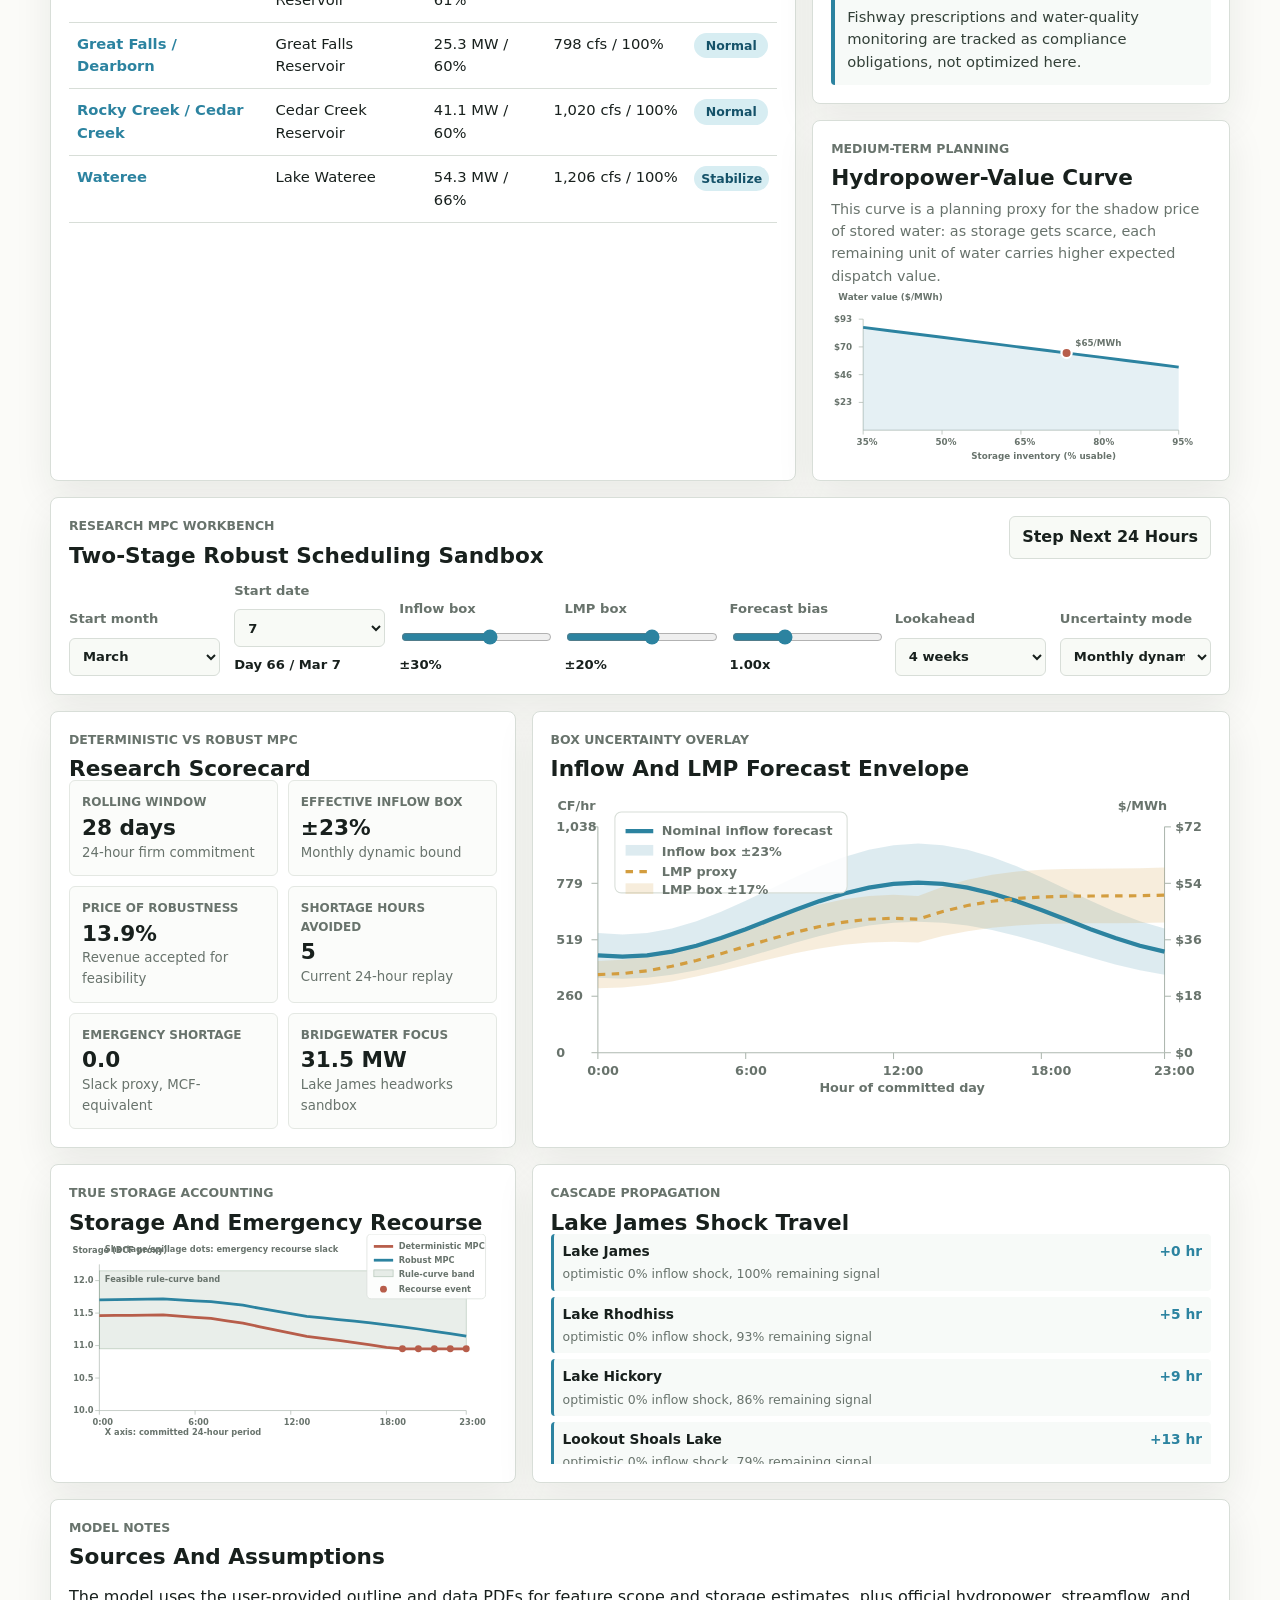
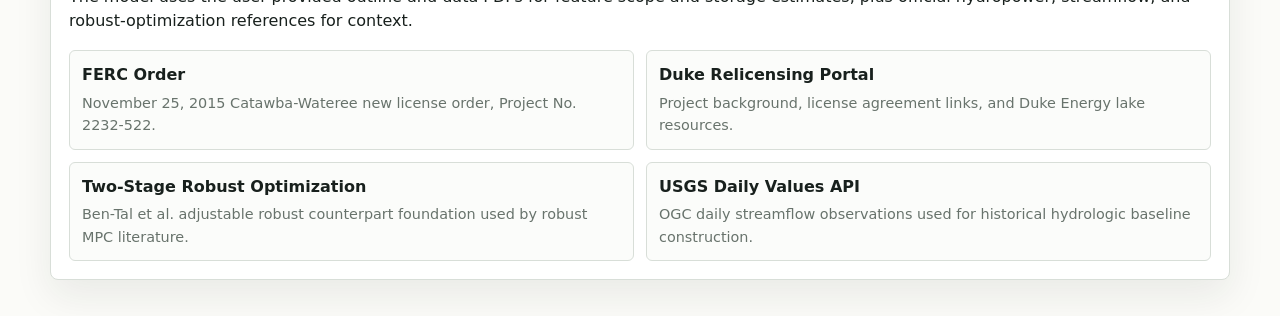
==== commit 477ad14e: "Add files via upload" ====
--- a/AJ Mejia-Horton Hydropower Web App.html
+++ b/AJ Mejia-Horton Hydropower Web App.html
@@ -30,25 +30,29 @@
     <main>
       <section class="metrics" aria-label="System metrics">
         <article>
-          <span>Total Capacity <button class="help-tip" type="button" aria-label="Total Capacity formula" title="Sum of authorized installed MW across modeled developments; inoperable Great Falls capacity is excluded.">i</button></span>
+          <span>Total Capacity <button class="help-tip" type="button" aria-label="Show Total Capacity equation" data-metric-help="capacity">i</button></span>
           <strong id="metric-capacity">819.1 MW</strong>
           <small>Authorized installed capacity</small>
         </article>
         <article>
-          <span>Simulated Dispatch <button class="help-tip" type="button" aria-label="Simulated Dispatch formula" title="Sum of each station dispatch after waterAvailability, dispatchFactor, release schedule multipliers, reserves, and outages are applied.">i</button></span>
+          <span>Simulated Dispatch <button class="help-tip" type="button" aria-label="Show Simulated Dispatch equation" data-metric-help="dispatch">i</button></span>
           <strong id="metric-generation">0 MW</strong>
           <small id="metric-generation-note">Current scenario output</small>
         </article>
         <article>
-          <span>Usable Storage <button class="help-tip" type="button" aria-label="Usable Storage formula" title="Scenario storage proxy weighted by reservoir scale, basin inflow, demand, and spring stabilization constraints.">i</button></span>
+          <span>Usable Storage <button class="help-tip" type="button" aria-label="Show Usable Storage equation" data-metric-help="storage">i</button></span>
           <strong id="metric-storage">0%</strong>
           <small id="metric-storage-note">Weighted by reservoir scale</small>
         </article>
         <article>
-          <span>Water Value <button class="help-tip" type="button" aria-label="Water Value formula" title="Shadow-price proxy: market price adjusted by scarcity, demand pressure, and current storage percentage.">i</button></span>
+          <span>Water Value <button class="help-tip" type="button" aria-label="Show Water Value equation" data-metric-help="waterValue">i</button></span>
           <strong id="metric-water-value">$0/MWh</strong>
           <small>Scenario shadow price proxy</small>
         </article>
+      </section>
+      <section class="metric-info-panel" id="metric-info-panel" aria-live="polite">
+        <strong>Metric formulas</strong>
+        <span>Click an information icon above to inspect the equation and business logic for that value.</span>
       </section>
 
       <section class="workspace">
@@ -284,7 +288,7 @@
           <a href="https://www.ferc.gov/sites/default/files/2020-05/P-2232-522.pdf" target="_blank" rel="noreferrer"><strong>FERC Order</strong><span>November 25, 2015 Catawba-Wateree new license order, Project No. 2232-522.</span></a>
           <a href="https://www.duke-energy.com/community/lakes/hydroelectric-relicensing/catawba" target="_blank" rel="noreferrer"><strong>Duke Relicensing Portal</strong><span>Project background, license agreement links, and Duke Energy lake resources.</span></a>
           <a href="https://doi.org/10.1007/s10107-003-0454-y" target="_blank" rel="noreferrer"><strong>Two-Stage Robust Optimization</strong><span>Ben-Tal et al. adjustable robust counterpart foundation used by robust MPC literature.</span></a>
-          <a href="https://waterdata.usgs.gov/" target="_blank" rel="noreferrer"><strong>USGS Water Data</strong><span>Historical and current streamflow observations for hydrologic baseline construction.</span></a>
+          <a href="https://api.waterdata.usgs.gov/ogcapi/v0/openapi?f=html#/daily/describeDailyCollection" target="_blank" rel="noreferrer"><strong>USGS Daily Values API</strong><span>OGC daily streamflow observations used for historical hydrologic baseline construction.</span></a>
         </div>
       </section>
     </main>
--- a/styles.css
+++ b/styles.css
@@ -130,6 +130,7 @@
 .metrics {
   grid-template-columns: repeat(4, minmax(0, 1fr));
   margin: 20px 0 16px;
+  order: 0;
 }
 
 .metrics article,
@@ -164,6 +165,45 @@
   font-size: 0.72rem;
   line-height: 1;
   color: var(--river);
+  background: var(--river-soft);
+  border-color: transparent;
+}
+
+.help-tip:focus-visible {
+  outline: 2px solid var(--river);
+  outline-offset: 2px;
+}
+
+.metric-info-panel {
+  display: grid;
+  gap: 6px;
+  order: 1;
+  margin: -4px 0 16px;
+  padding: 12px 14px;
+  border: 1px solid var(--line);
+  border-radius: 8px;
+  background: #fbfcfa;
+  color: #334038;
+}
+
+.metric-info-panel strong {
+  font-size: 0.9rem;
+}
+
+.metric-info-panel code {
+  width: fit-content;
+  max-width: 100%;
+  overflow-wrap: anywhere;
+  padding: 3px 6px;
+  border-radius: 4px;
+  background: #edf4ef;
+  color: #234236;
+  font-size: 0.86rem;
+}
+
+.metric-info-panel span {
+  color: var(--muted);
+  font-size: 0.92rem;
 }
 
 .metrics strong {
@@ -182,6 +222,7 @@
 .workspace {
   grid-template-columns: minmax(0, 1.55fr) minmax(300px, 0.7fr);
   align-items: stretch;
+  order: 2;
 }
 
 .panel {
@@ -486,6 +527,7 @@
 
 .scenario {
   margin: 16px 0;
+  order: 3;
 }
 
 .research-workbench {
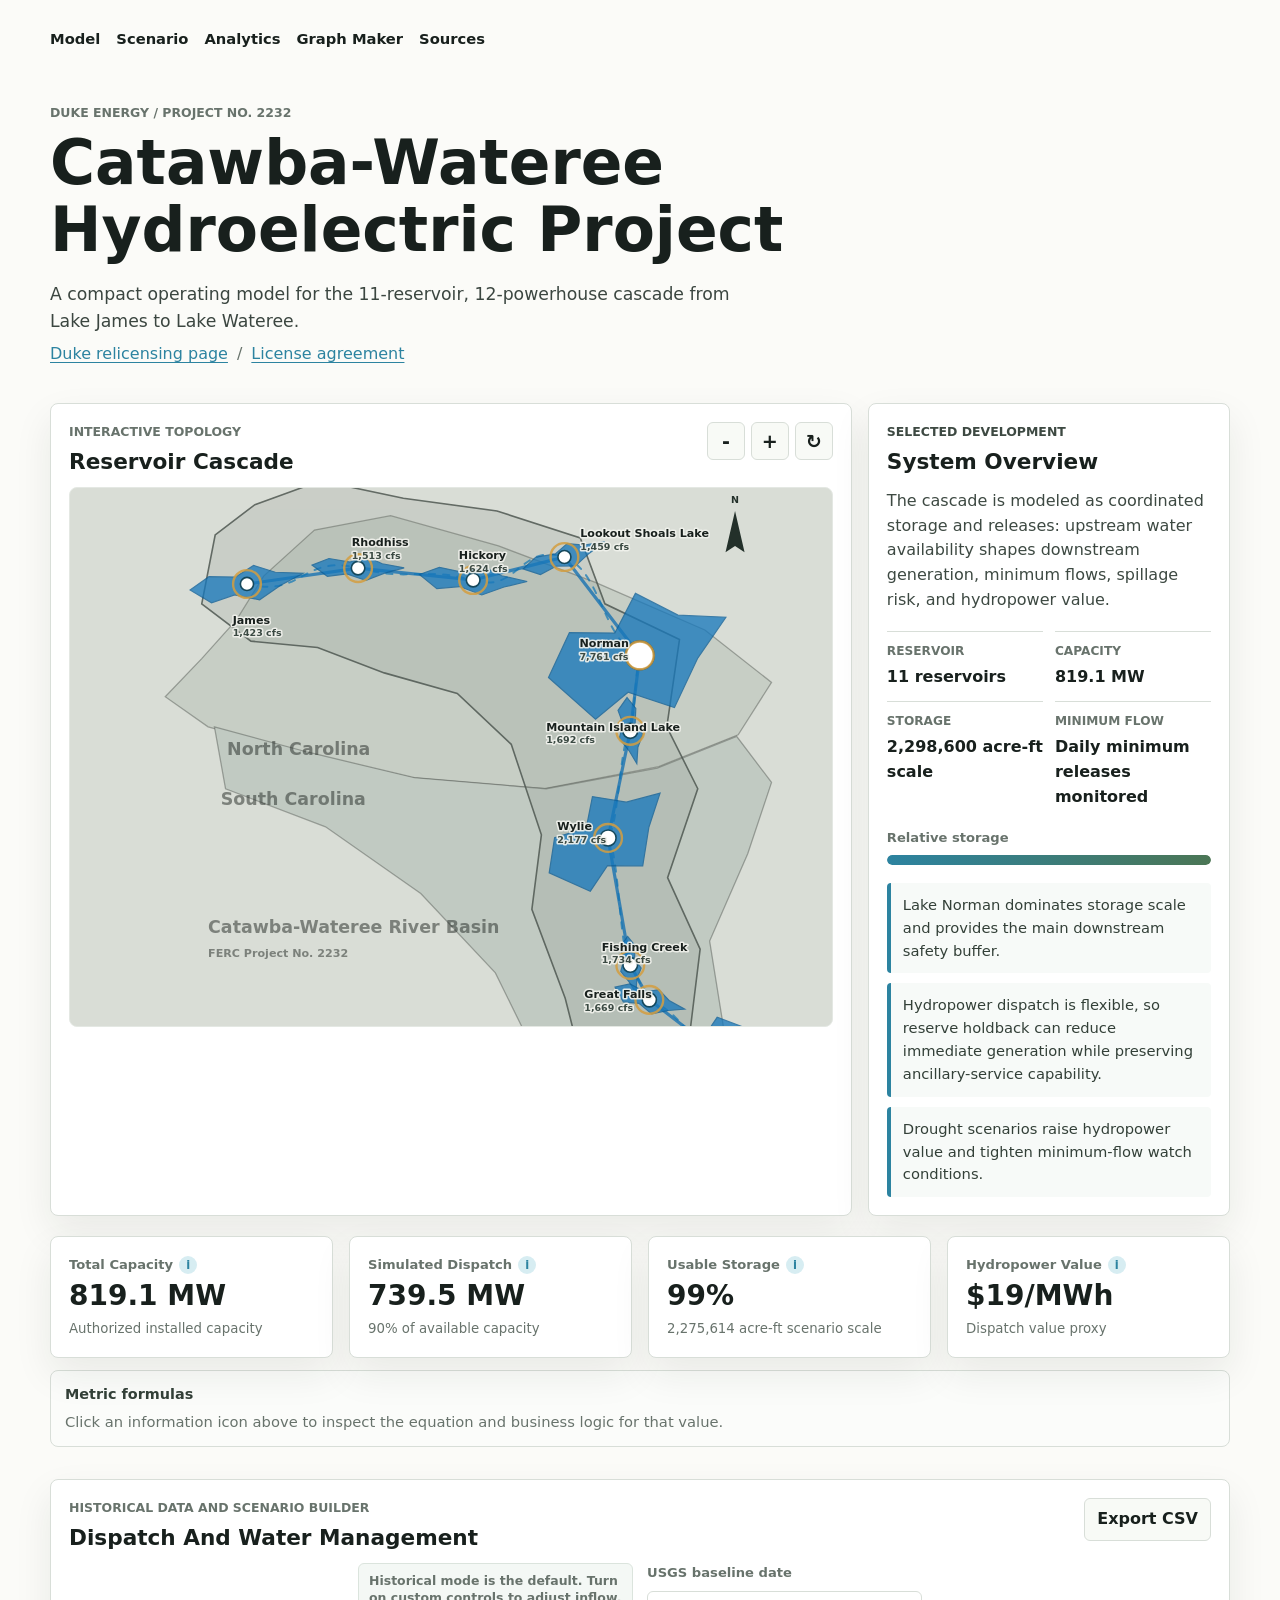
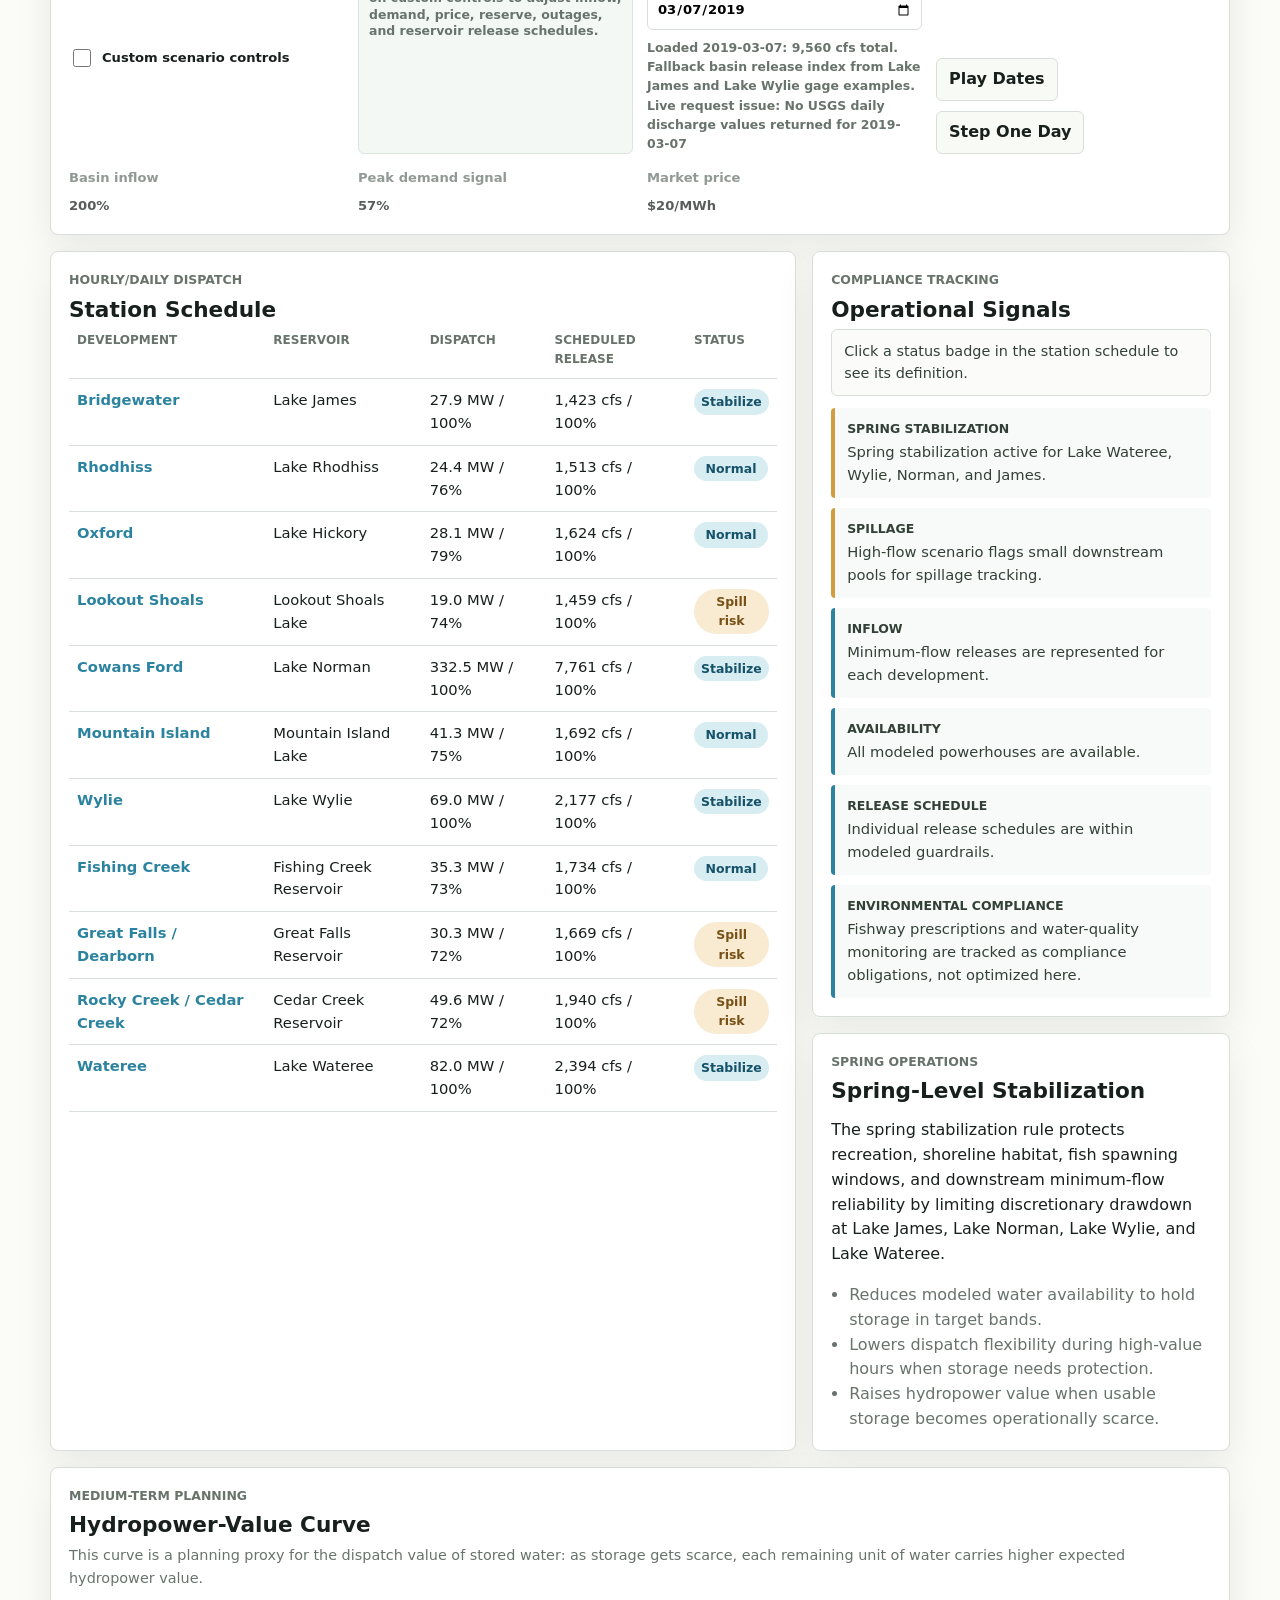
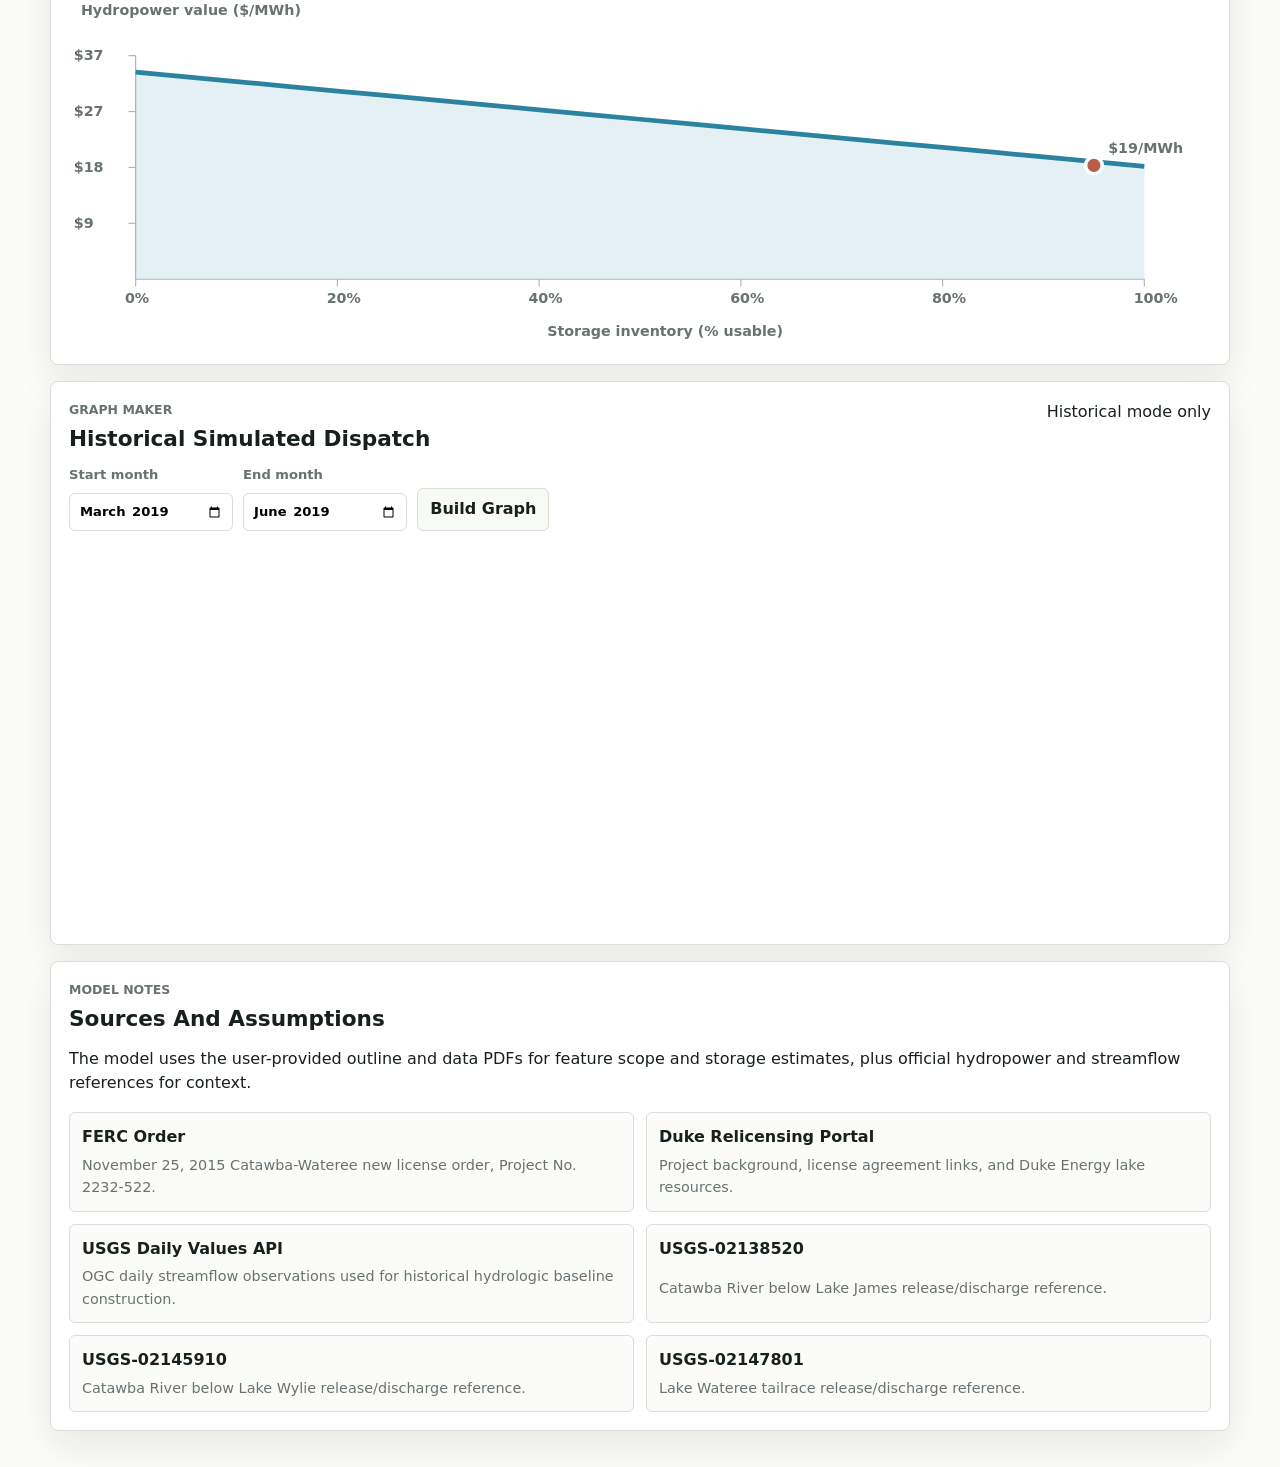
==== commit 7befdd5f: "Add files via upload" ====
--- a/AJ Mejia-Horton Hydropower Web App.html
+++ b/AJ Mejia-Horton Hydropower Web App.html
@@ -12,7 +12,7 @@
         <a href="#model">Model</a>
         <a href="#scenario">Scenario</a>
         <a href="#analytics">Analytics</a>
-        <a href="#research">Research MPC</a>
+        <a href="#graph-maker">Graph Maker</a>
         <a href="#sources">Sources</a>
       </nav>
       <section class="intro" id="model">
@@ -28,33 +28,6 @@
     </header>
 
     <main>
-      <section class="metrics" aria-label="System metrics">
-        <article>
-          <span>Total Capacity <button class="help-tip" type="button" aria-label="Show Total Capacity equation" data-metric-help="capacity">i</button></span>
-          <strong id="metric-capacity">819.1 MW</strong>
-          <small>Authorized installed capacity</small>
-        </article>
-        <article>
-          <span>Simulated Dispatch <button class="help-tip" type="button" aria-label="Show Simulated Dispatch equation" data-metric-help="dispatch">i</button></span>
-          <strong id="metric-generation">0 MW</strong>
-          <small id="metric-generation-note">Current scenario output</small>
-        </article>
-        <article>
-          <span>Usable Storage <button class="help-tip" type="button" aria-label="Show Usable Storage equation" data-metric-help="storage">i</button></span>
-          <strong id="metric-storage">0%</strong>
-          <small id="metric-storage-note">Weighted by reservoir scale</small>
-        </article>
-        <article>
-          <span>Water Value <button class="help-tip" type="button" aria-label="Show Water Value equation" data-metric-help="waterValue">i</button></span>
-          <strong id="metric-water-value">$0/MWh</strong>
-          <small>Scenario shadow price proxy</small>
-        </article>
-      </section>
-      <section class="metric-info-panel" id="metric-info-panel" aria-live="polite">
-        <strong>Metric formulas</strong>
-        <span>Click an information icon above to inspect the equation and business logic for that value.</span>
-      </section>
-
       <section class="workspace">
         <div class="panel topology-panel" aria-label="Interactive cascade topology">
           <div class="panel-heading">
@@ -65,9 +38,7 @@
             <div class="map-tools" aria-label="Map controls">
               <button class="icon-button" id="zoom-out" title="Zoom out" aria-label="Zoom out">-</button>
               <button class="icon-button" id="zoom-in" title="Zoom in" aria-label="Zoom in">+</button>
-              <button class="icon-button" id="reset-view" title="Reset map and selected development" aria-label="Reset map and selected development">
-                <svg viewBox="0 0 24 24" aria-hidden="true" focusable="false"><path d="M20 12a8 8 0 1 1-2.34-5.66L20 8.68V3h-5.68l1.9 1.9A10 10 0 1 0 22 12h-2Z"></path></svg>
-              </button>
+              <button class="icon-button" id="reset-view" title="Reset map and selected development" aria-label="Reset map and selected development">↻</button>
             </div>
           </div>
           <svg id="topology" viewBox="0 0 960 620" role="img" aria-labelledby="topology-title topology-desc">
@@ -94,56 +65,88 @@
         </aside>
       </section>
 
+      <section class="metrics" aria-label="System metrics">
+        <article>
+          <span>Total Capacity <button class="help-tip" type="button" aria-label="Show Total Capacity equation" data-metric-help="capacity">i</button></span>
+          <strong id="metric-capacity">819.1 MW</strong>
+          <small>Authorized installed capacity</small>
+        </article>
+        <article>
+          <span>Simulated Dispatch <button class="help-tip" type="button" aria-label="Show Simulated Dispatch equation" data-metric-help="dispatch">i</button></span>
+          <strong id="metric-generation">0 MW</strong>
+          <small id="metric-generation-note">Current scenario output</small>
+        </article>
+        <article>
+          <span>Usable Storage <button class="help-tip" type="button" aria-label="Show Usable Storage equation" data-metric-help="storage">i</button></span>
+          <strong id="metric-storage">0%</strong>
+          <small id="metric-storage-note">Weighted by reservoir scale</small>
+        </article>
+        <article>
+          <span>Hydropower Value <button class="help-tip" type="button" aria-label="Show Hydropower Value equation" data-metric-help="waterValue">i</button></span>
+          <strong id="metric-water-value">$0/MWh</strong>
+          <small>Dispatch value proxy</small>
+        </article>
+      </section>
+      <section class="metric-info-panel" id="metric-info-panel" aria-live="polite">
+        <strong>Metric formulas</strong>
+        <span>Click an information icon above to inspect the equation and business logic for that value.</span>
+      </section>
+
       <section class="panel scenario" id="scenario">
         <div class="panel-heading">
           <div>
-            <p class="eyebrow">Scenario Builder</p>
+            <p class="eyebrow">Historical Data And Scenario Builder</p>
             <h2>Dispatch And Water Management</h2>
           </div>
           <button id="export-csv">Export CSV</button>
         </div>
         <div class="controls">
           <label class="toggle mode-toggle">
-            <input id="usgs-mode" type="checkbox">
-            <span>Historical USGS streamflow mode</span>
-          </label>
+            <input id="custom-mode" type="checkbox">
+            <span>Custom scenario controls</span>
+          </label>
+          <p class="historical-lock-note">Historical mode is the default. Turn on custom controls to adjust inflow, demand, price, reserve, outages, and reservoir release schedules.</p>
           <label for="usgs-date" class="usgs-date-field">
             USGS baseline date
-            <input id="usgs-date" type="date" value="2019-03-07" min="2008-01-01" max="2024-12-31" disabled>
-            <span id="usgs-status">Manual sandbox mode</span>
-          </label>
-          <label for="inflow">
+            <input id="usgs-date" type="date" value="2019-03-07" min="2008-01-01">
+            <span id="usgs-status">Loading USGS baseline...</span>
+          </label>
+          <div class="history-playback" aria-label="Historical playback controls">
+            <button id="play-history" type="button">Play Dates</button>
+            <button id="step-history" type="button">Step One Day</button>
+          </div>
+          <label for="inflow" class="manual-control keep-value">
             Basin inflow
             <input id="inflow" type="range" min="35" max="140" value="88">
             <span id="inflow-label">88%</span>
           </label>
-          <label for="demand">
+          <label for="demand" class="manual-control keep-value">
             Peak demand signal
             <input id="demand" type="range" min="20" max="100" value="68">
             <span id="demand-label">68%</span>
           </label>
-          <label for="price">
+          <label for="price" class="manual-control keep-value">
             Market price
             <input id="price" type="range" min="20" max="130" value="72">
             <span id="price-label">$72/MWh</span>
           </label>
-          <label for="reserve">
+          <label for="reserve" class="manual-control custom-only">
             Reserve holdback
             <input id="reserve" type="range" min="0" max="35" value="12">
             <span id="reserve-label">12%</span>
           </label>
-          <label for="outage">
+          <label for="outage" class="manual-control custom-only">
             Forced outage
             <select id="outage">
               <option value="none">None</option>
             </select>
           </label>
-          <label class="toggle">
+          <label class="toggle manual-control custom-only">
             <input id="spring-stabilization" type="checkbox" checked>
             <span>Spring level stabilization</span>
           </label>
         </div>
-        <div class="release-schedule" aria-label="Individual reservoir release schedule controls">
+        <div class="release-schedule manual-control" aria-label="Individual reservoir release schedule controls">
           <div class="release-heading">
             <div>
               <p class="eyebrow">Individual Release Schedules</p>
@@ -153,95 +156,6 @@
             <button id="reset-releases">Reset Releases</button>
           </div>
           <div id="release-controls" class="release-controls"></div>
-        </div>
-      </section>
-
-      <section class="research-workbench" id="research">
-        <div class="panel research-controls-panel">
-          <div class="panel-heading">
-            <div>
-              <p class="eyebrow">Research MPC Workbench</p>
-              <h2>Two-Stage Robust Scheduling Sandbox</h2>
-            </div>
-            <button id="step-mpc">Step Next 24 Hours</button>
-          </div>
-          <div class="research-controls">
-            <label for="mpc-month">
-              Start month
-              <select id="mpc-month">
-                <option value="0">January</option>
-                <option value="1">February</option>
-                <option value="2" selected>March</option>
-                <option value="3">April</option>
-                <option value="4">May</option>
-                <option value="5">June</option>
-                <option value="6">July</option>
-                <option value="7">August</option>
-                <option value="8">September</option>
-                <option value="9">October</option>
-                <option value="10">November</option>
-                <option value="11">December</option>
-              </select>
-            </label>
-            <label for="mpc-date">
-              Start date
-              <select id="mpc-date"></select>
-              <span id="mpc-day-label">Day 66 / Mar 7</span>
-            </label>
-            <label for="inflow-uncertainty">
-              Inflow box
-              <input id="inflow-uncertainty" type="range" min="0" max="50" value="30">
-              <span id="inflow-uncertainty-label">±30%</span>
-            </label>
-            <label for="lmp-uncertainty">
-              LMP box
-              <input id="lmp-uncertainty" type="range" min="0" max="35" value="20">
-              <span id="lmp-uncertainty-label">±20%</span>
-            </label>
-            <label for="forecast-bias">
-              Forecast bias
-              <input id="forecast-bias" type="range" min="80" max="140" value="100">
-              <span id="forecast-bias-label">1.00x</span>
-            </label>
-            <label for="lookahead-window">
-              Lookahead
-              <select id="lookahead-window">
-                <option value="168">1 week</option>
-                <option value="336">2 weeks</option>
-                <option value="672" selected>4 weeks</option>
-              </select>
-            </label>
-            <label for="mpc-mode">
-              Uncertainty mode
-              <select id="mpc-mode">
-                <option value="dynamic" selected>Monthly dynamic</option>
-                <option value="static">Static box</option>
-              </select>
-            </label>
-          </div>
-        </div>
-
-        <div class="research-grid">
-          <article class="panel">
-            <p class="eyebrow">Deterministic vs Robust MPC</p>
-            <h2>Research Scorecard</h2>
-            <div class="scorecard" id="research-scorecard"></div>
-          </article>
-          <article class="panel chart-panel">
-            <p class="eyebrow">Box Uncertainty Overlay</p>
-            <h2>Inflow And LMP Forecast Envelope</h2>
-            <svg id="uncertainty-chart" viewBox="0 0 620 300" role="img" aria-label="Inflow and LMP uncertainty envelope chart"></svg>
-          </article>
-          <article class="panel chart-panel">
-            <p class="eyebrow">True Storage Accounting</p>
-            <h2>Storage And Emergency Recourse</h2>
-            <svg id="storage-chart" viewBox="0 0 620 300" role="img" aria-label="Storage trajectory with shortage and spillage recourse chart"></svg>
-          </article>
-          <article class="panel">
-            <p class="eyebrow">Cascade Propagation</p>
-            <h2>Lake James Shock Travel</h2>
-            <div id="cascade-propagation" class="propagation-list"></div>
-          </article>
         </div>
       </section>
 
@@ -272,23 +186,58 @@
           <div id="compliance-list" class="signal-list"></div>
         </article>
 
-        <article class="panel">
+        <article class="panel spring-info-panel">
+          <p class="eyebrow">Spring Operations</p>
+          <h2>Spring-Level Stabilization</h2>
+          <p>The spring stabilization rule protects recreation, shoreline habitat, fish spawning windows, and downstream minimum-flow reliability by limiting discretionary drawdown at Lake James, Lake Norman, Lake Wylie, and Lake Wateree.</p>
+          <ul>
+            <li>Reduces modeled water availability to hold storage in target bands.</li>
+            <li>Lowers dispatch flexibility during high-value hours when storage needs protection.</li>
+            <li>Raises hydropower value when usable storage becomes operationally scarce.</li>
+          </ul>
+        </article>
+
+        <article class="panel hydropower-value-panel">
           <p class="eyebrow">Medium-Term Planning</p>
           <h2>Hydropower-Value Curve</h2>
-          <p class="chart-copy">This curve is a planning proxy for the shadow price of stored water: as storage gets scarce, each remaining unit of water carries higher expected dispatch value.</p>
-          <svg id="water-value-chart" viewBox="0 0 520 240" role="img" aria-label="Water value response curve"></svg>
-        </article>
+          <p class="chart-copy">This curve is a planning proxy for the dispatch value of stored water: as storage gets scarce, each remaining unit of water carries higher expected hydropower value.</p>
+          <svg id="water-value-chart" viewBox="0 0 960 300" role="img" aria-label="Hydropower value response curve"></svg>
+        </article>
+      </section>
+
+      <section class="panel graph-maker historical-only" id="graph-maker">
+        <div class="panel-heading">
+          <div>
+            <p class="eyebrow">Graph Maker</p>
+            <h2>Historical Simulated Dispatch</h2>
+          </div>
+          <span id="graph-maker-status">Historical mode only</span>
+        </div>
+        <div class="graph-controls">
+          <label for="graph-start">
+            Start month
+            <input id="graph-start" type="month" min="2008-01" max="2026-06" value="2019-03">
+          </label>
+          <label for="graph-end">
+            End month
+            <input id="graph-end" type="month" min="2008-01" max="2026-06" value="2019-06">
+          </label>
+          <button id="build-history-graph" type="button">Build Graph</button>
+        </div>
+        <svg id="history-dispatch-chart" viewBox="0 0 960 320" role="img" aria-label="Historical simulated dispatch in megawatts"></svg>
       </section>
 
       <section class="panel sources" id="sources">
         <p class="eyebrow">Model Notes</p>
         <h2>Sources And Assumptions</h2>
-        <p>The model uses the user-provided outline and data PDFs for feature scope and storage estimates, plus official hydropower, streamflow, and robust-optimization references for context.</p>
+        <p>The model uses the user-provided outline and data PDFs for feature scope and storage estimates, plus official hydropower and streamflow references for context.</p>
         <div class="source-grid">
           <a href="https://www.ferc.gov/sites/default/files/2020-05/P-2232-522.pdf" target="_blank" rel="noreferrer"><strong>FERC Order</strong><span>November 25, 2015 Catawba-Wateree new license order, Project No. 2232-522.</span></a>
           <a href="https://www.duke-energy.com/community/lakes/hydroelectric-relicensing/catawba" target="_blank" rel="noreferrer"><strong>Duke Relicensing Portal</strong><span>Project background, license agreement links, and Duke Energy lake resources.</span></a>
-          <a href="https://doi.org/10.1007/s10107-003-0454-y" target="_blank" rel="noreferrer"><strong>Two-Stage Robust Optimization</strong><span>Ben-Tal et al. adjustable robust counterpart foundation used by robust MPC literature.</span></a>
           <a href="https://api.waterdata.usgs.gov/ogcapi/v0/openapi?f=html#/daily/describeDailyCollection" target="_blank" rel="noreferrer"><strong>USGS Daily Values API</strong><span>OGC daily streamflow observations used for historical hydrologic baseline construction.</span></a>
+          <a href="https://waterdata.usgs.gov/monitoring-location/USGS-02138520/#dataTypeId=continuous-00060-0&period=P7D&showFieldMeasurements=true&showMedian=true" target="_blank" rel="noreferrer"><strong>USGS-02138520</strong><span>Catawba River below Lake James release/discharge reference.</span></a>
+          <a href="https://waterdata.usgs.gov/monitoring-location/USGS-02145910/#dataTypeId=continuous-00060-0&period=P7D&showFieldMeasurements=true&showMedian=true" target="_blank" rel="noreferrer"><strong>USGS-02145910</strong><span>Catawba River below Lake Wylie release/discharge reference.</span></a>
+          <a href="https://waterdata.usgs.gov/monitoring-location/USGS-02147801/#dataTypeId=continuous-00060-678851774&period=P7D&showFieldMeasurements=true&showMedian=true" target="_blank" rel="noreferrer"><strong>USGS-02147801</strong><span>Lake Wateree tailrace release/discharge reference.</span></a>
         </div>
       </section>
     </main>
--- a/styles.css
+++ b/styles.css
@@ -98,8 +98,8 @@
 }
 
 h1 {
-  font-size: clamp(2.2rem, 6vw, 5.9rem);
-  max-width: 980px;
+  font-size: clamp(2.15rem, 4.8vw, 4.35rem);
+  max-width: 760px;
 }
 
 h2 {
@@ -130,7 +130,7 @@
 .metrics {
   grid-template-columns: repeat(4, minmax(0, 1fr));
   margin: 20px 0 16px;
-  order: 0;
+  order: 3;
 }
 
 .metrics article,
@@ -177,7 +177,7 @@
 .metric-info-panel {
   display: grid;
   gap: 6px;
-  order: 1;
+  order: 4;
   margin: -4px 0 16px;
   padding: 12px 14px;
   border: 1px solid var(--line);
@@ -262,7 +262,8 @@
   width: 38px;
   height: 38px;
   padding: 0;
-  font-size: 1.1rem;
+  font-size: 1.2rem;
+  line-height: 1;
 }
 
 .icon-button svg {
@@ -283,7 +284,7 @@
   display: block;
   border: 1px solid #e4e8e3;
   border-radius: 8px;
-  background: #d3d5cf;
+  background: #d9ddd6;
   cursor: grab;
   touch-action: none;
 }
@@ -293,17 +294,23 @@
 }
 
 .basin-shape {
-  fill: #aeb4ad;
-  filter: url(#relief);
+  fill: rgba(116, 127, 118, 0.18);
   stroke: #4e5751;
   stroke-width: 2;
-  opacity: 0.9;
-}
-
-.state-boundary {
-  fill: none;
+  opacity: 0.85;
+}
+
+.state-shape {
   stroke: rgba(67, 73, 68, 0.42);
-  stroke-width: 1.4;
+  stroke-width: 1.6;
+}
+
+.nc-shape {
+  fill: #c7cec5;
+}
+
+.sc-shape {
+  fill: #c1cac2;
 }
 
 .map-caption {
@@ -527,7 +534,41 @@
 
 .scenario {
   margin: 16px 0;
-  order: 3;
+  order: 5;
+}
+
+.scenario.historical-active .manual-control input,
+.scenario.historical-active .manual-control select,
+.scenario.historical-active .custom-only,
+.scenario.historical-active .release-schedule {
+  display: none;
+}
+
+.scenario.custom-active .history-playback {
+  display: none;
+}
+
+.history-playback,
+.graph-controls {
+  display: flex;
+  align-items: end;
+  gap: 10px;
+  flex-wrap: wrap;
+}
+
+.graph-controls label {
+  display: grid;
+  gap: 8px;
+  color: var(--muted);
+  font-size: 0.82rem;
+  font-weight: 750;
+}
+
+.graph-controls input {
+  min-height: 38px;
+  border: 1px solid var(--line);
+  border-radius: 6px;
+  padding: 7px 9px;
 }
 
 .research-workbench {
@@ -650,6 +691,41 @@
   color: var(--ink);
 }
 
+.historical-lock-note {
+  align-self: stretch;
+  margin: 0;
+  padding: 9px 10px;
+  border: 1px solid #dbe4dd;
+  border-radius: 6px;
+  background: #f4f8f5;
+  color: var(--muted);
+  font-size: 0.78rem;
+  font-weight: 650;
+  line-height: 1.35;
+}
+
+input:disabled,
+select:disabled,
+button:disabled {
+  cursor: not-allowed;
+  opacity: 0.58;
+}
+
+.scenario.historical-active .controls label:not(.mode-toggle):not(.usgs-date-field),
+.scenario.historical-active .release-schedule {
+  opacity: 0.72;
+}
+
+.scenario.historical-active .release-schedule::after {
+  content: "Driven by observed USGS release gages";
+  display: block;
+  margin-top: 10px;
+  color: var(--river);
+  font-size: 0.76rem;
+  font-weight: 800;
+  text-transform: uppercase;
+}
+
 input[type="range"] {
   width: 100%;
   accent-color: var(--river);
@@ -760,11 +836,31 @@
 .analytics-grid {
   grid-template-columns: minmax(0, 1.25fr) minmax(260px, 0.7fr);
   margin-bottom: 16px;
-  order: 4;
+  order: 6;
 }
 
 .analytics-grid article:first-child {
   grid-row: span 2;
+}
+
+.hydropower-value-panel,
+.graph-maker {
+  grid-column: 1 / -1;
+}
+
+.spring-info-panel ul {
+  margin: 12px 0 0;
+  padding-left: 18px;
+  color: var(--muted);
+}
+
+.graph-maker {
+  margin-bottom: 16px;
+  order: 7;
+}
+
+.is-hidden {
+  display: none !important;
 }
 
 .table-wrap {
@@ -841,6 +937,13 @@
   overflow: visible;
 }
 
+#history-dispatch-chart {
+  width: 100%;
+  display: block;
+  margin-top: 14px;
+  overflow: visible;
+}
+
 .chart-axis {
   stroke: #aeb8b0;
   stroke-width: 1;
@@ -931,7 +1034,7 @@
 
 .sources {
   margin-bottom: 36px;
-  order: 6;
+  order: 8;
 }
 
 .sources ul {
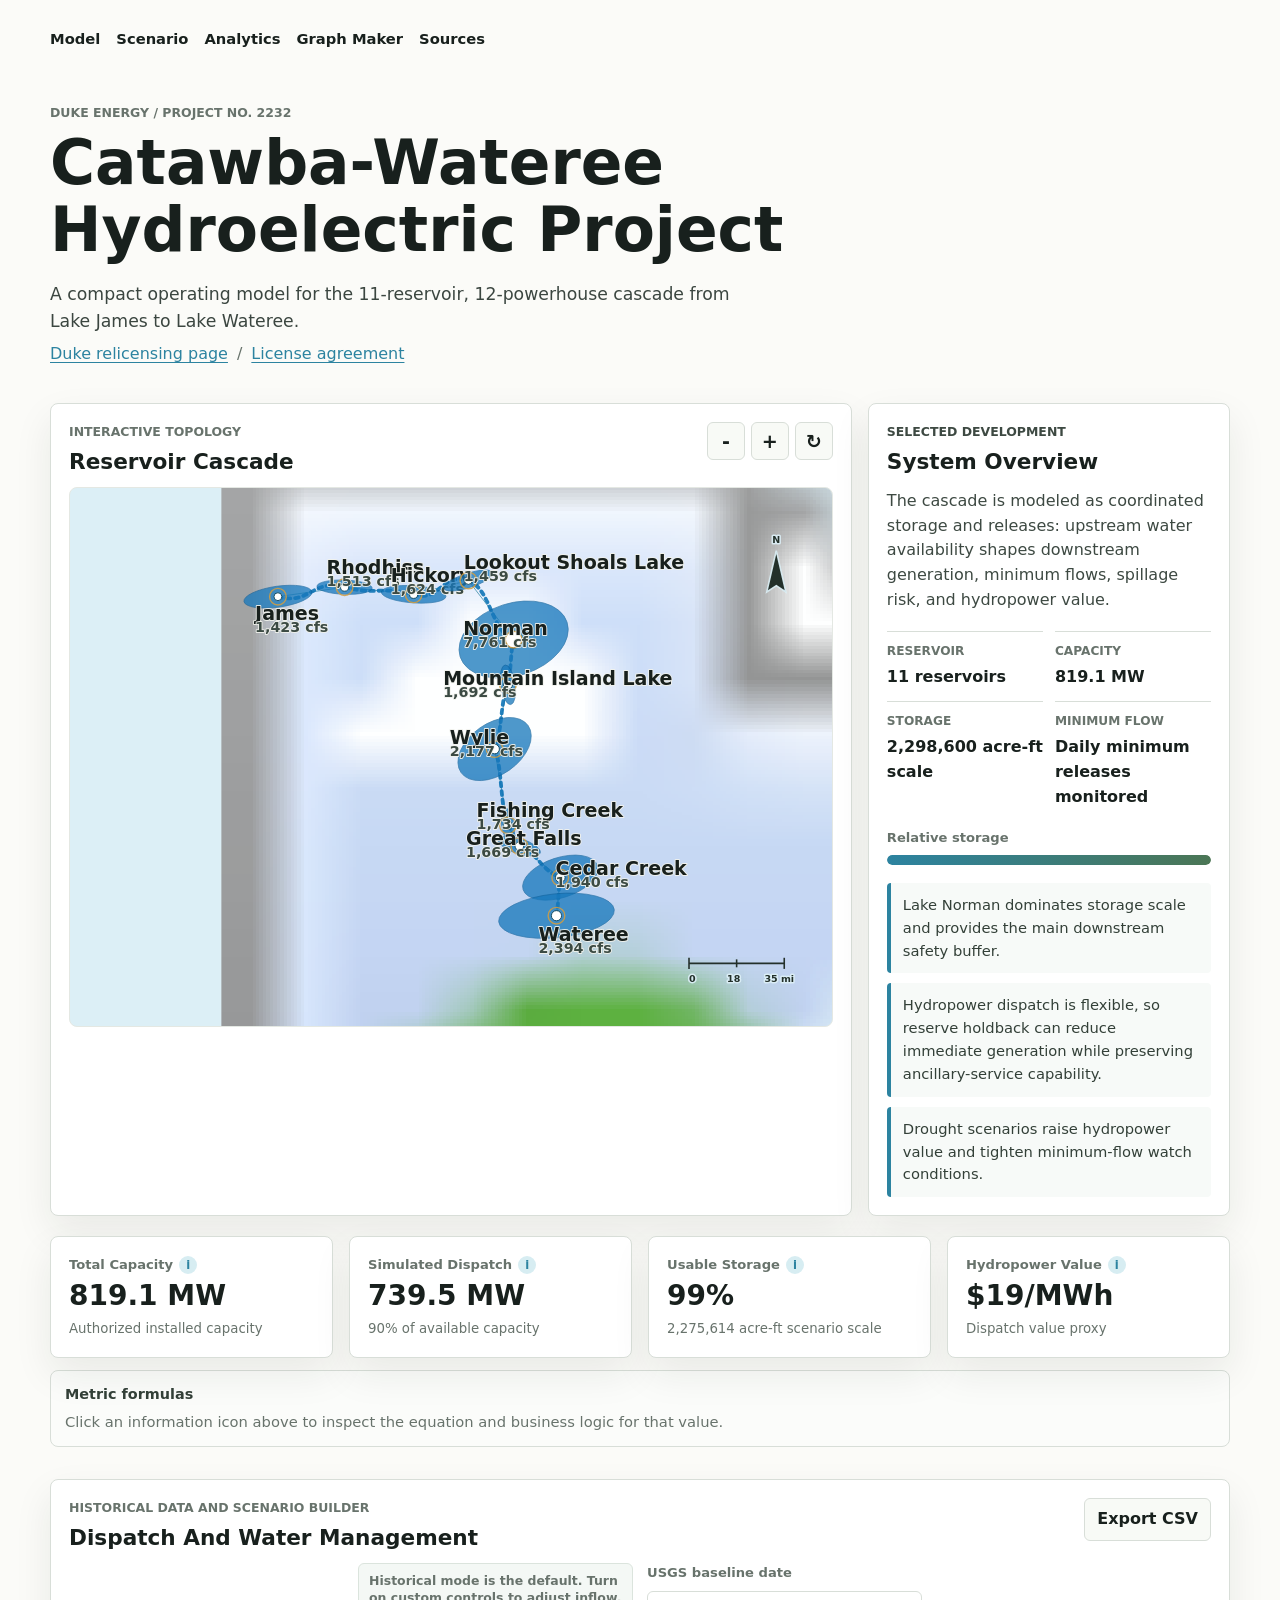
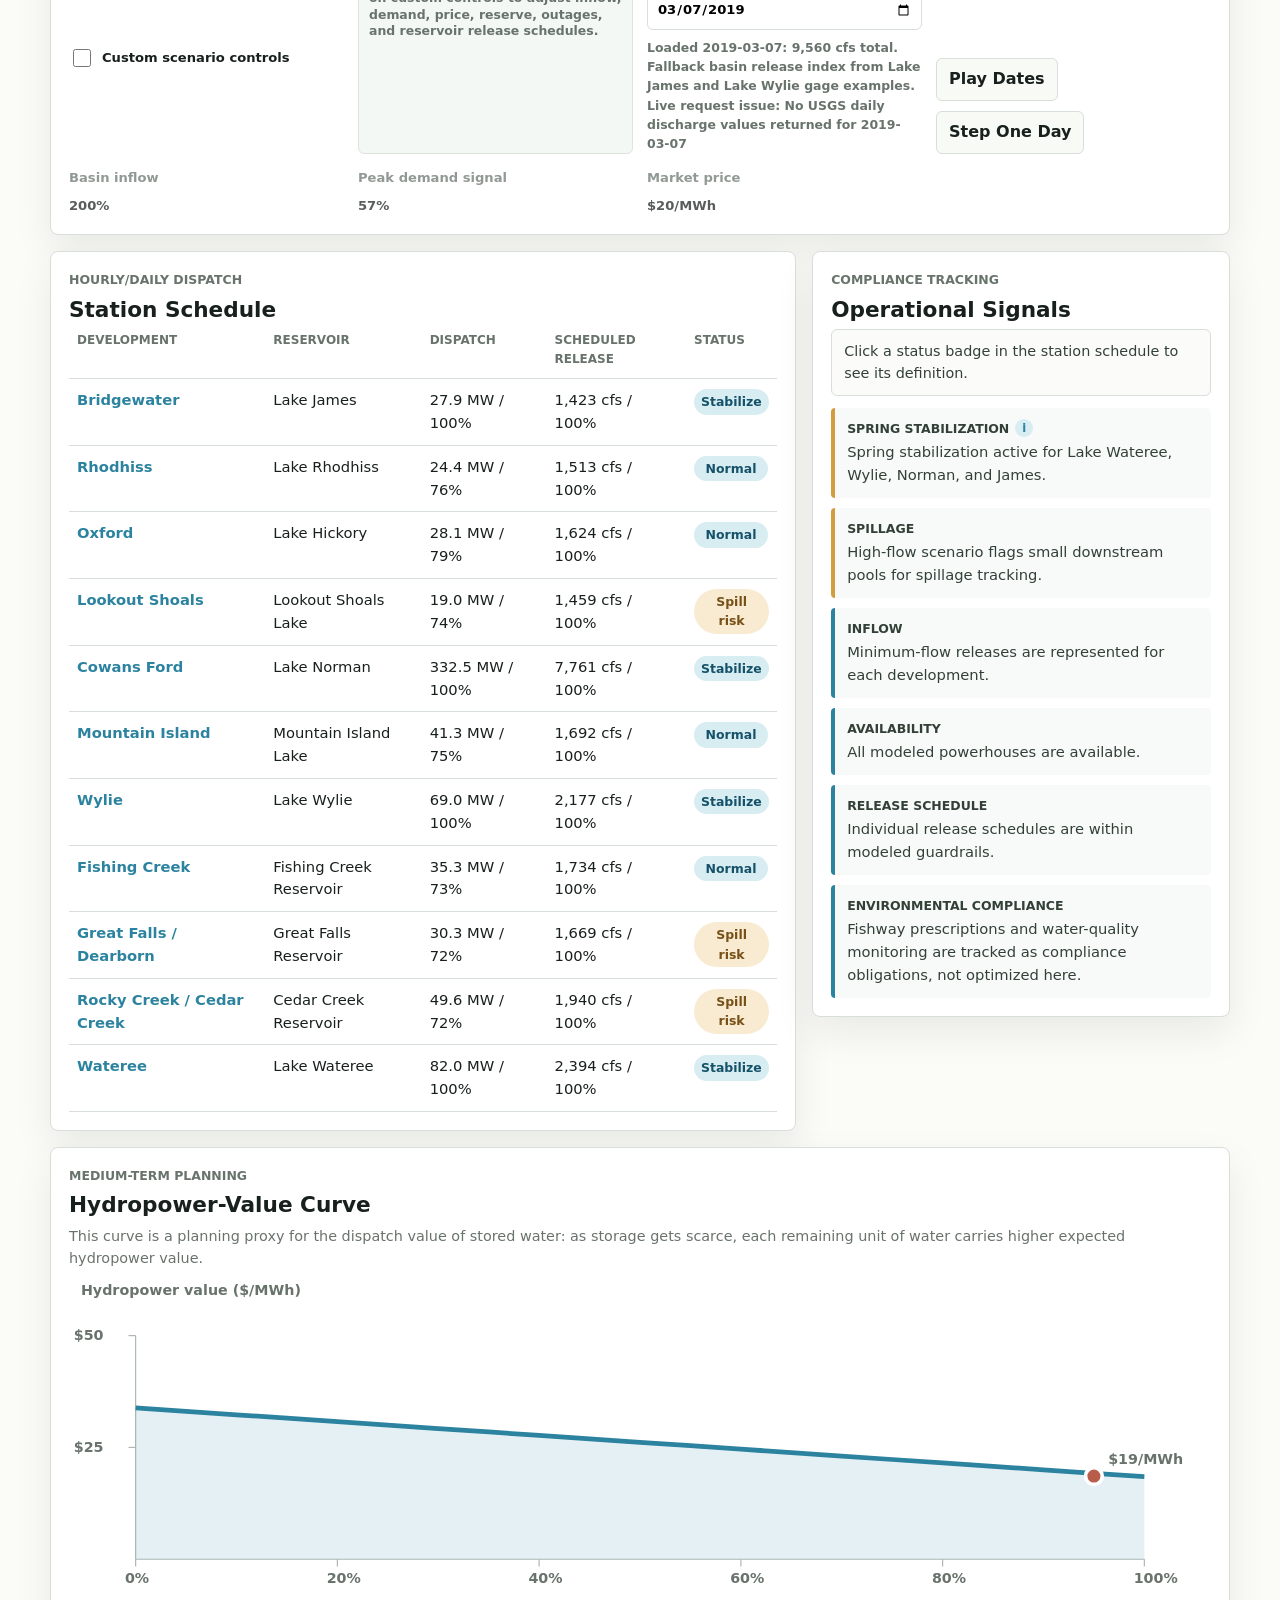
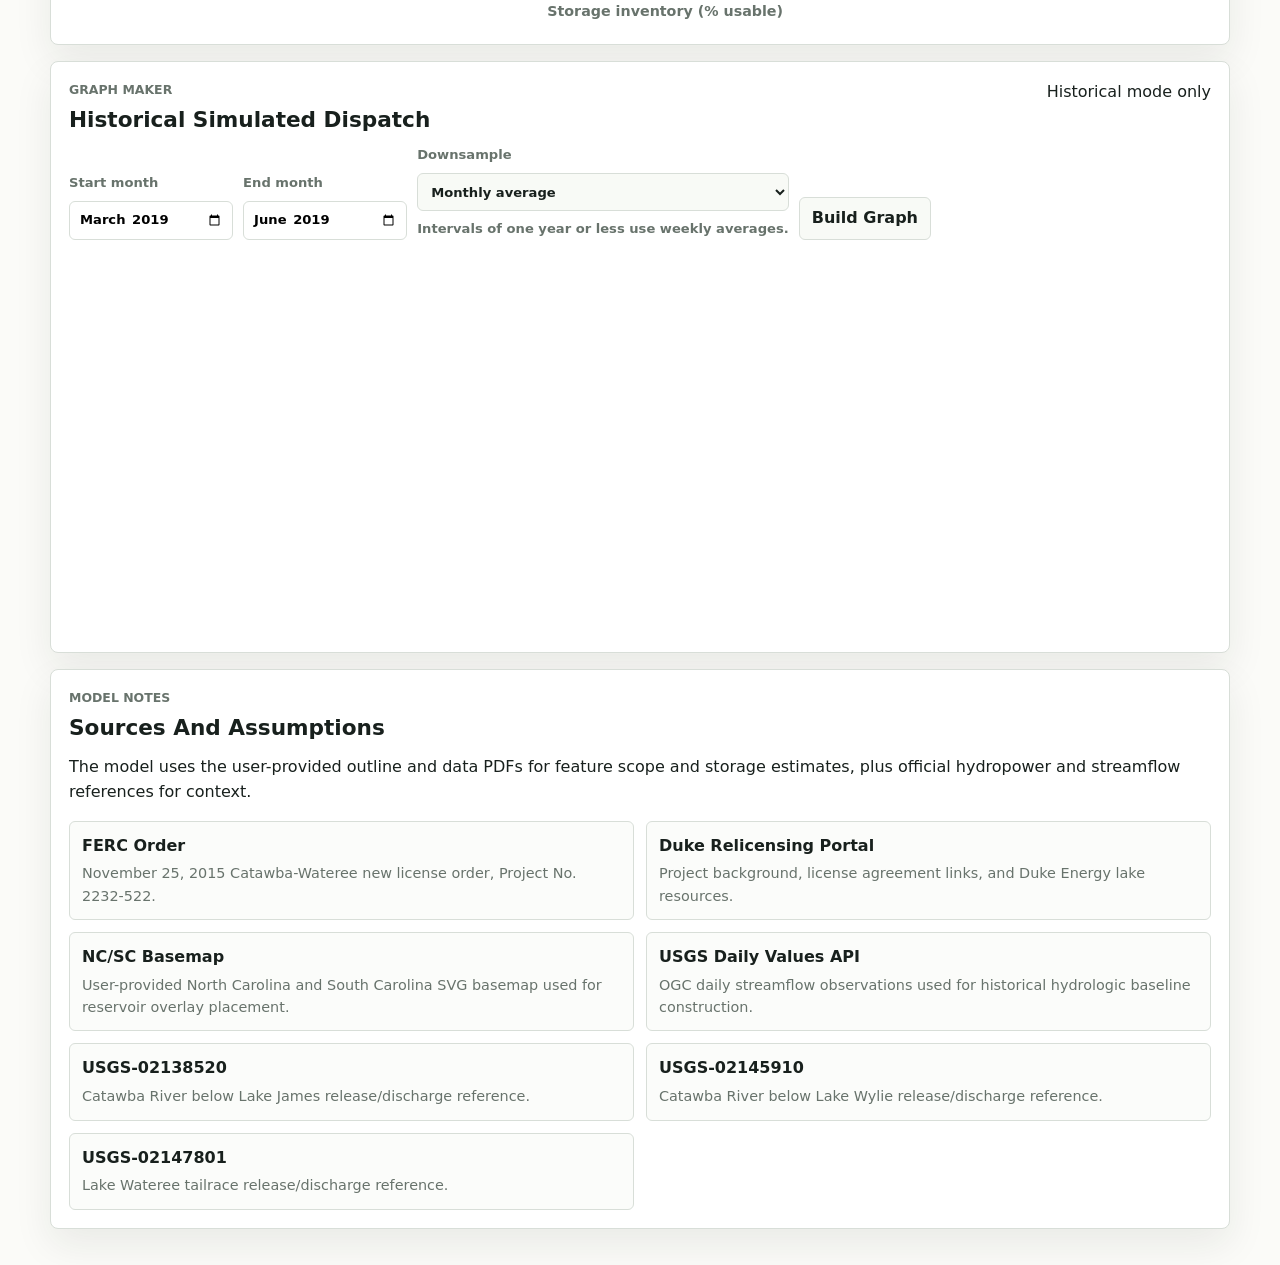
==== commit 30d087c7: "Add files via upload" ====
--- a/AJ Mejia-Horton Hydropower Web App.html
+++ b/AJ Mejia-Horton Hydropower Web App.html
@@ -108,7 +108,7 @@
           <p class="historical-lock-note">Historical mode is the default. Turn on custom controls to adjust inflow, demand, price, reserve, outages, and reservoir release schedules.</p>
           <label for="usgs-date" class="usgs-date-field">
             USGS baseline date
-            <input id="usgs-date" type="date" value="2019-03-07" min="2008-01-01">
+            <input id="usgs-date" type="date" value="2019-03-07" min="2008-01-01" max="2026-12-31">
             <span id="usgs-status">Loading USGS baseline...</span>
           </label>
           <div class="history-playback" aria-label="Historical playback controls">
@@ -186,7 +186,7 @@
           <div id="compliance-list" class="signal-list"></div>
         </article>
 
-        <article class="panel spring-info-panel">
+        <article class="panel spring-info-panel is-hidden" id="spring-info-panel" aria-live="polite">
           <p class="eyebrow">Spring Operations</p>
           <h2>Spring-Level Stabilization</h2>
           <p>The spring stabilization rule protects recreation, shoreline habitat, fish spawning windows, and downstream minimum-flow reliability by limiting discretionary drawdown at Lake James, Lake Norman, Lake Wylie, and Lake Wateree.</p>
@@ -216,11 +216,19 @@
         <div class="graph-controls">
           <label for="graph-start">
             Start month
-            <input id="graph-start" type="month" min="2008-01" max="2026-06" value="2019-03">
+            <input id="graph-start" type="month" min="2008-01" max="2026-12" value="2019-03">
           </label>
           <label for="graph-end">
             End month
-            <input id="graph-end" type="month" min="2008-01" max="2026-06" value="2019-06">
+            <input id="graph-end" type="month" min="2008-01" max="2026-12" value="2019-06">
+          </label>
+          <label for="graph-downsample">
+            Downsample
+            <select id="graph-downsample">
+              <option value="month" selected>Monthly average</option>
+              <option value="year">Yearly average</option>
+            </select>
+            <span>Intervals of one year or less use weekly averages.</span>
           </label>
           <button id="build-history-graph" type="button">Build Graph</button>
         </div>
@@ -234,6 +242,7 @@
         <div class="source-grid">
           <a href="https://www.ferc.gov/sites/default/files/2020-05/P-2232-522.pdf" target="_blank" rel="noreferrer"><strong>FERC Order</strong><span>November 25, 2015 Catawba-Wateree new license order, Project No. 2232-522.</span></a>
           <a href="https://www.duke-energy.com/community/lakes/hydroelectric-relicensing/catawba" target="_blank" rel="noreferrer"><strong>Duke Relicensing Portal</strong><span>Project background, license agreement links, and Duke Energy lake resources.</span></a>
+          <a href="assets/NCSC-cropped.svg" target="_blank" rel="noreferrer"><strong>NC/SC Basemap</strong><span>User-provided North Carolina and South Carolina SVG basemap used for reservoir overlay placement.</span></a>
           <a href="https://api.waterdata.usgs.gov/ogcapi/v0/openapi?f=html#/daily/describeDailyCollection" target="_blank" rel="noreferrer"><strong>USGS Daily Values API</strong><span>OGC daily streamflow observations used for historical hydrologic baseline construction.</span></a>
           <a href="https://waterdata.usgs.gov/monitoring-location/USGS-02138520/#dataTypeId=continuous-00060-0&period=P7D&showFieldMeasurements=true&showMedian=true" target="_blank" rel="noreferrer"><strong>USGS-02138520</strong><span>Catawba River below Lake James release/discharge reference.</span></a>
           <a href="https://waterdata.usgs.gov/monitoring-location/USGS-02145910/#dataTypeId=continuous-00060-0&period=P7D&showFieldMeasurements=true&showMedian=true" target="_blank" rel="noreferrer"><strong>USGS-02145910</strong><span>Catawba River below Lake Wylie release/discharge reference.</span></a>
--- a/styles.css
+++ b/styles.css
@@ -284,7 +284,7 @@
   display: block;
   border: 1px solid #e4e8e3;
   border-radius: 8px;
-  background: #d9ddd6;
+  background: #dceff6;
   cursor: grab;
   touch-action: none;
 }
@@ -294,10 +294,19 @@
 }
 
 .basin-shape {
-  fill: rgba(116, 127, 118, 0.18);
-  stroke: #4e5751;
-  stroke-width: 2;
-  opacity: 0.85;
+  fill: rgba(25, 93, 116, 0.12);
+  stroke: rgba(146, 212, 230, 0.62);
+  stroke-width: 1;
+  opacity: 1;
+}
+
+.map-basemap {
+  opacity: 0.96;
+  pointer-events: none;
+}
+
+.map-hud {
+  pointer-events: none;
 }
 
 .state-shape {
@@ -326,8 +335,8 @@
 
 .river-main {
   fill: none;
-  stroke: #126fb2;
-  stroke-width: 4;
+  stroke: var(--river);
+  stroke-width: 2;
   stroke-linecap: round;
   stroke-linejoin: round;
   opacity: 0.76;
@@ -346,18 +355,18 @@
   stroke: var(--river);
   stroke-width: 5;
   stroke-linecap: round;
-  opacity: 0.36;
+  opacity: 0.1;
 }
 
 .flow-link {
   fill: none;
   stroke: #0f75b6;
-  stroke-width: 2.5;
+  stroke-width: 8;
   stroke-dasharray: 8 10;
   stroke-linecap: round;
   stroke-linejoin: round;
   animation: flow 1.6s linear infinite;
-  opacity: 0.7;
+  opacity: 0.9;
 }
 
 @keyframes flow {
@@ -391,7 +400,7 @@
 
 .node text {
   fill: var(--ink);
-  font-size: 14px;
+  font-size: 40px;
   font-weight: 720;
   paint-order: stroke;
   stroke: rgba(240, 241, 236, 0.92);
@@ -401,7 +410,7 @@
 
 .node .subtext {
   fill: #3b4a43;
-  font-size: 12px;
+  font-size: 30px;
   font-weight: 650;
 }
 
@@ -421,10 +430,16 @@
   fill: #23302a;
   font-size: 12px;
   font-weight: 800;
+  paint-order: stroke;
+  stroke: rgba(220, 239, 246, 0.92);
+  stroke-width: 4px;
+  stroke-linejoin: round;
 }
 
 .north-arrow path {
   fill: #23302a;
+  stroke: rgba(220, 239, 246, 0.92);
+  stroke-width: 2;
 }
 
 .detail-panel {
@@ -509,9 +524,25 @@
 }
 
 .signal strong {
+  display: flex;
+  align-items: center;
+  gap: 6px;
   margin-bottom: 3px;
   font-size: 0.78rem;
   text-transform: uppercase;
+}
+
+.signal-info-button {
+  width: 18px;
+  height: 18px;
+  min-height: 18px;
+  padding: 0;
+  border-radius: 50%;
+  font-size: 0.72rem;
+  line-height: 1;
+  color: var(--river);
+  background: var(--river-soft);
+  border-color: transparent;
 }
 
 .status-info {
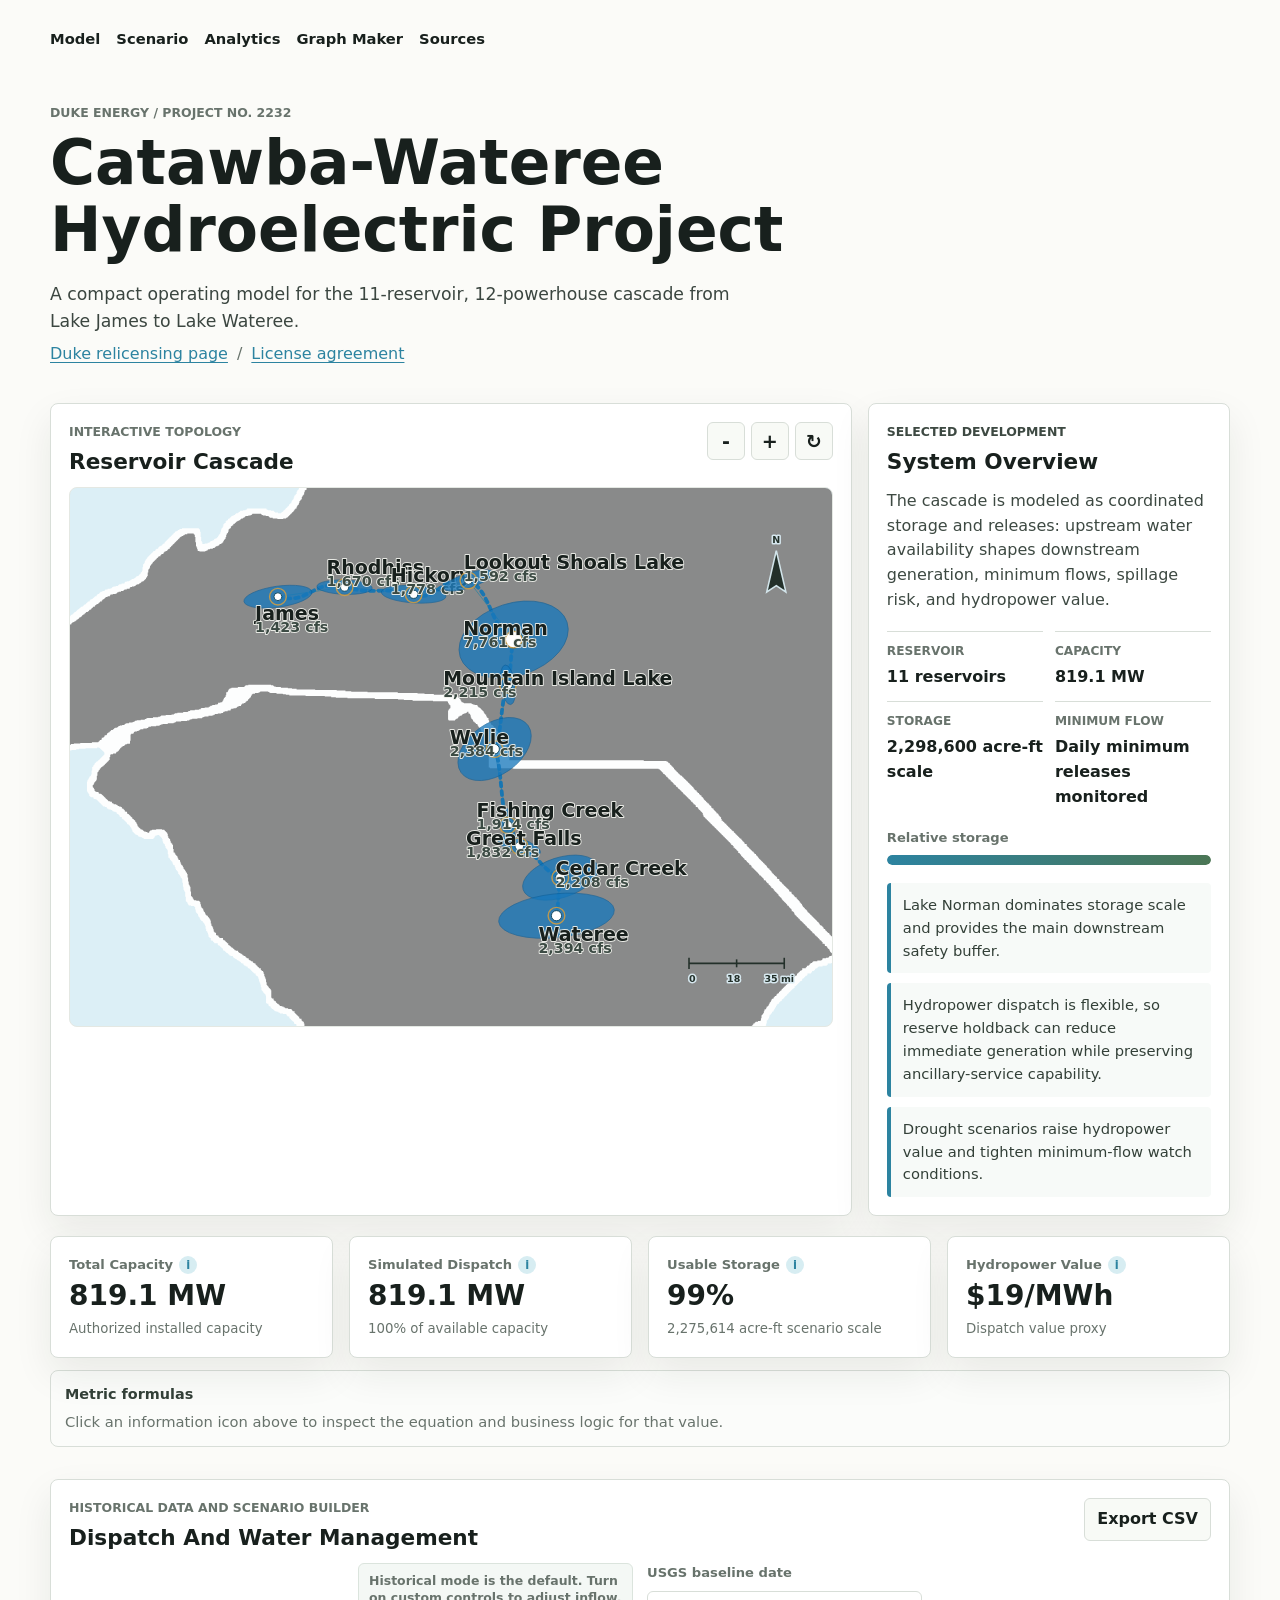
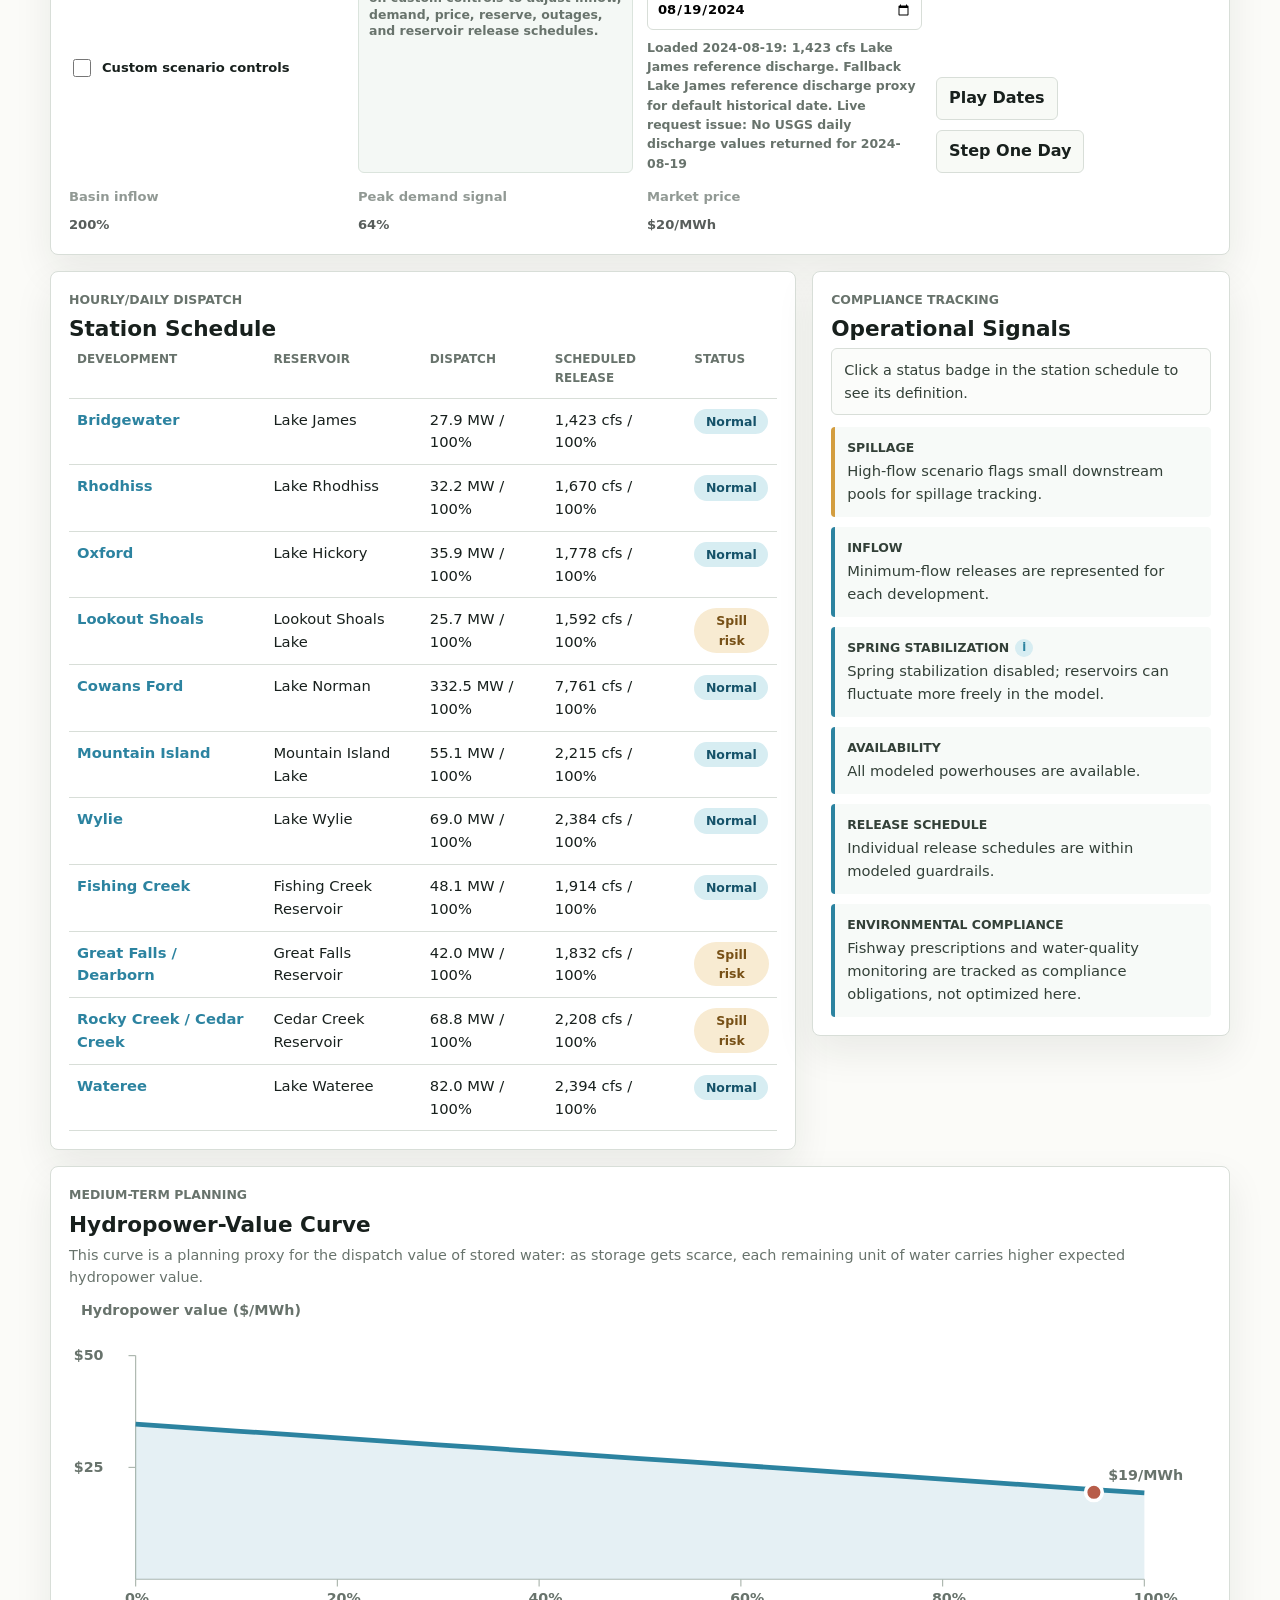
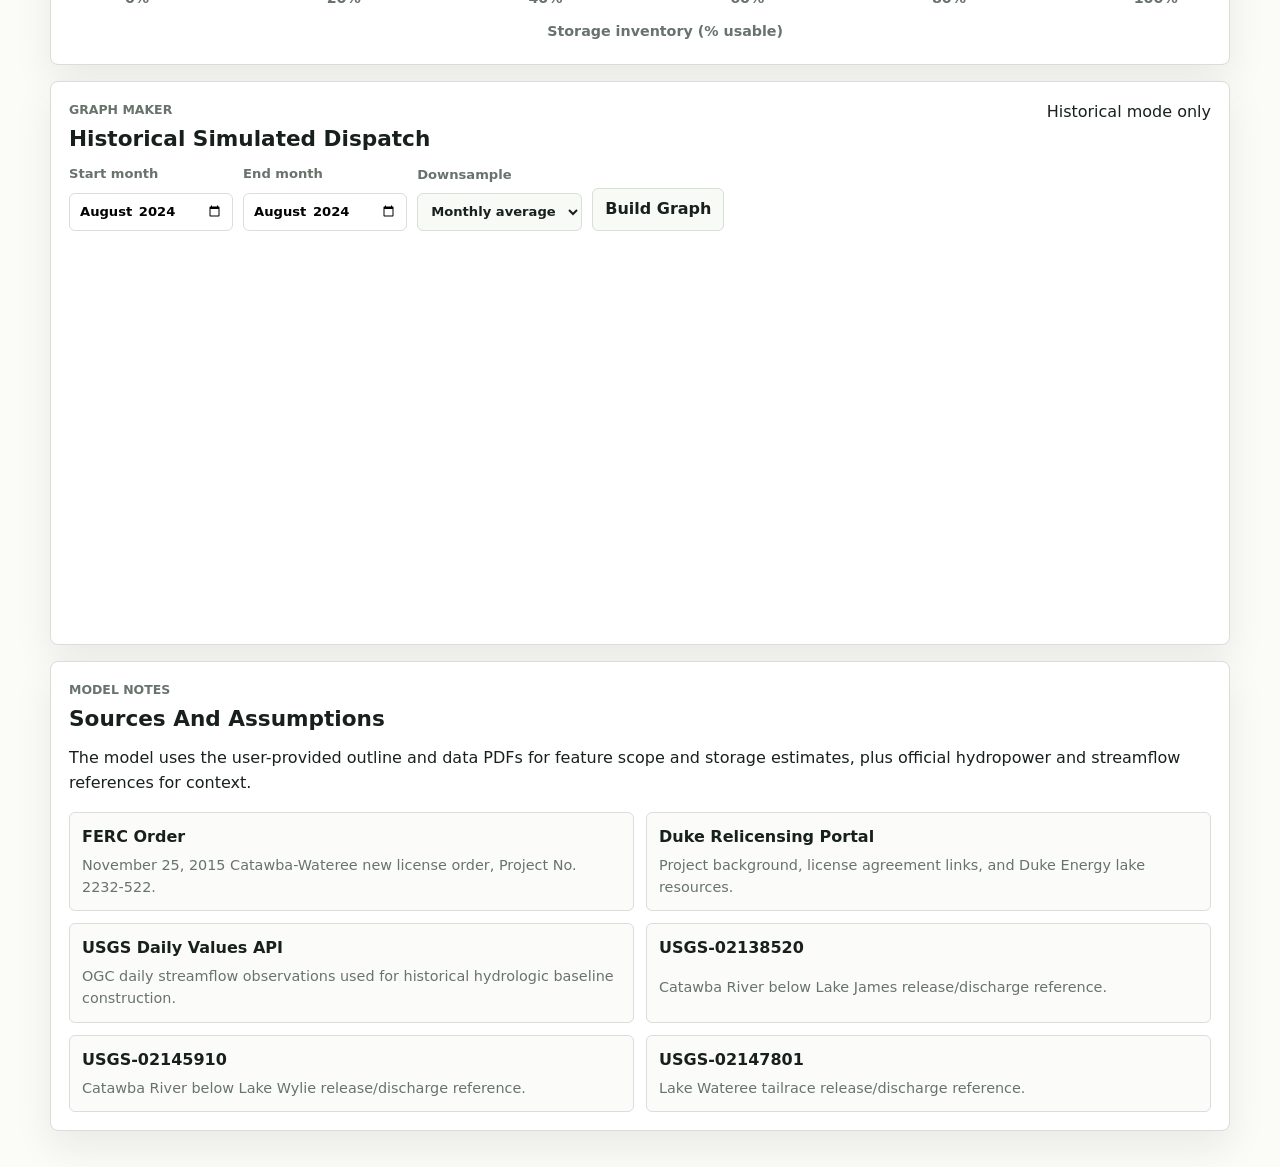
==== commit 89c4b685: "Add files via upload" ====
--- a/AJ Mejia-Horton Hydropower Web App.html
+++ b/AJ Mejia-Horton Hydropower Web App.html
@@ -108,7 +108,7 @@
           <p class="historical-lock-note">Historical mode is the default. Turn on custom controls to adjust inflow, demand, price, reserve, outages, and reservoir release schedules.</p>
           <label for="usgs-date" class="usgs-date-field">
             USGS baseline date
-            <input id="usgs-date" type="date" value="2019-03-07" min="2008-01-01" max="2026-12-31">
+            <input id="usgs-date" type="date" value="2024-08-19" min="2009-01-01" max="2026-12-31">
             <span id="usgs-status">Loading USGS baseline...</span>
           </label>
           <div class="history-playback" aria-label="Historical playback controls">
@@ -216,11 +216,11 @@
         <div class="graph-controls">
           <label for="graph-start">
             Start month
-            <input id="graph-start" type="month" min="2008-01" max="2026-12" value="2019-03">
+            <input id="graph-start" type="month" min="2009-01" max="2026-12" value="2024-08">
           </label>
           <label for="graph-end">
             End month
-            <input id="graph-end" type="month" min="2008-01" max="2026-12" value="2019-06">
+            <input id="graph-end" type="month" min="2009-01" max="2026-12" value="2024-08">
           </label>
           <label for="graph-downsample">
             Downsample
@@ -228,7 +228,6 @@
               <option value="month" selected>Monthly average</option>
               <option value="year">Yearly average</option>
             </select>
-            <span>Intervals of one year or less use weekly averages.</span>
           </label>
           <button id="build-history-graph" type="button">Build Graph</button>
         </div>
@@ -242,7 +241,6 @@
         <div class="source-grid">
           <a href="https://www.ferc.gov/sites/default/files/2020-05/P-2232-522.pdf" target="_blank" rel="noreferrer"><strong>FERC Order</strong><span>November 25, 2015 Catawba-Wateree new license order, Project No. 2232-522.</span></a>
           <a href="https://www.duke-energy.com/community/lakes/hydroelectric-relicensing/catawba" target="_blank" rel="noreferrer"><strong>Duke Relicensing Portal</strong><span>Project background, license agreement links, and Duke Energy lake resources.</span></a>
-          <a href="assets/NCSC-cropped.svg" target="_blank" rel="noreferrer"><strong>NC/SC Basemap</strong><span>User-provided North Carolina and South Carolina SVG basemap used for reservoir overlay placement.</span></a>
           <a href="https://api.waterdata.usgs.gov/ogcapi/v0/openapi?f=html#/daily/describeDailyCollection" target="_blank" rel="noreferrer"><strong>USGS Daily Values API</strong><span>OGC daily streamflow observations used for historical hydrologic baseline construction.</span></a>
           <a href="https://waterdata.usgs.gov/monitoring-location/USGS-02138520/#dataTypeId=continuous-00060-0&period=P7D&showFieldMeasurements=true&showMedian=true" target="_blank" rel="noreferrer"><strong>USGS-02138520</strong><span>Catawba River below Lake James release/discharge reference.</span></a>
           <a href="https://waterdata.usgs.gov/monitoring-location/USGS-02145910/#dataTypeId=continuous-00060-0&period=P7D&showFieldMeasurements=true&showMedian=true" target="_blank" rel="noreferrer"><strong>USGS-02145910</strong><span>Catawba River below Lake Wylie release/discharge reference.</span></a>
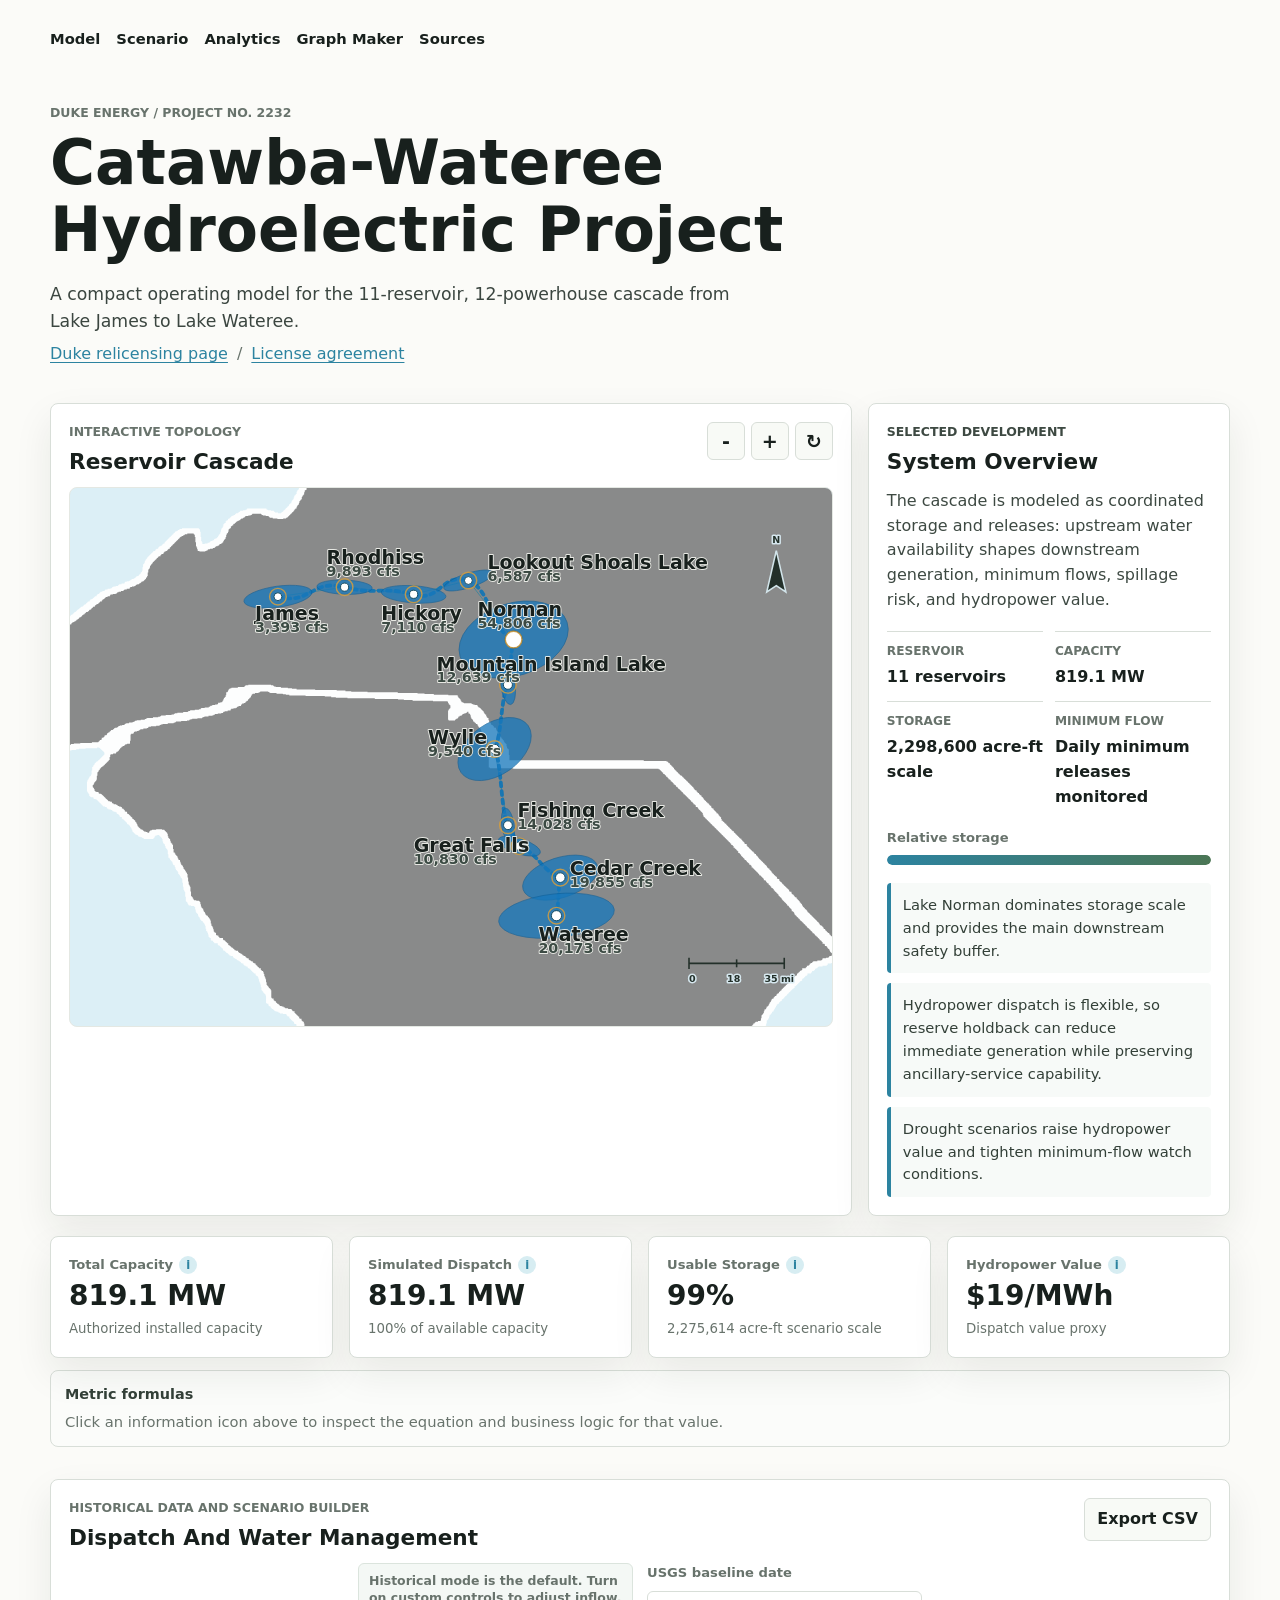
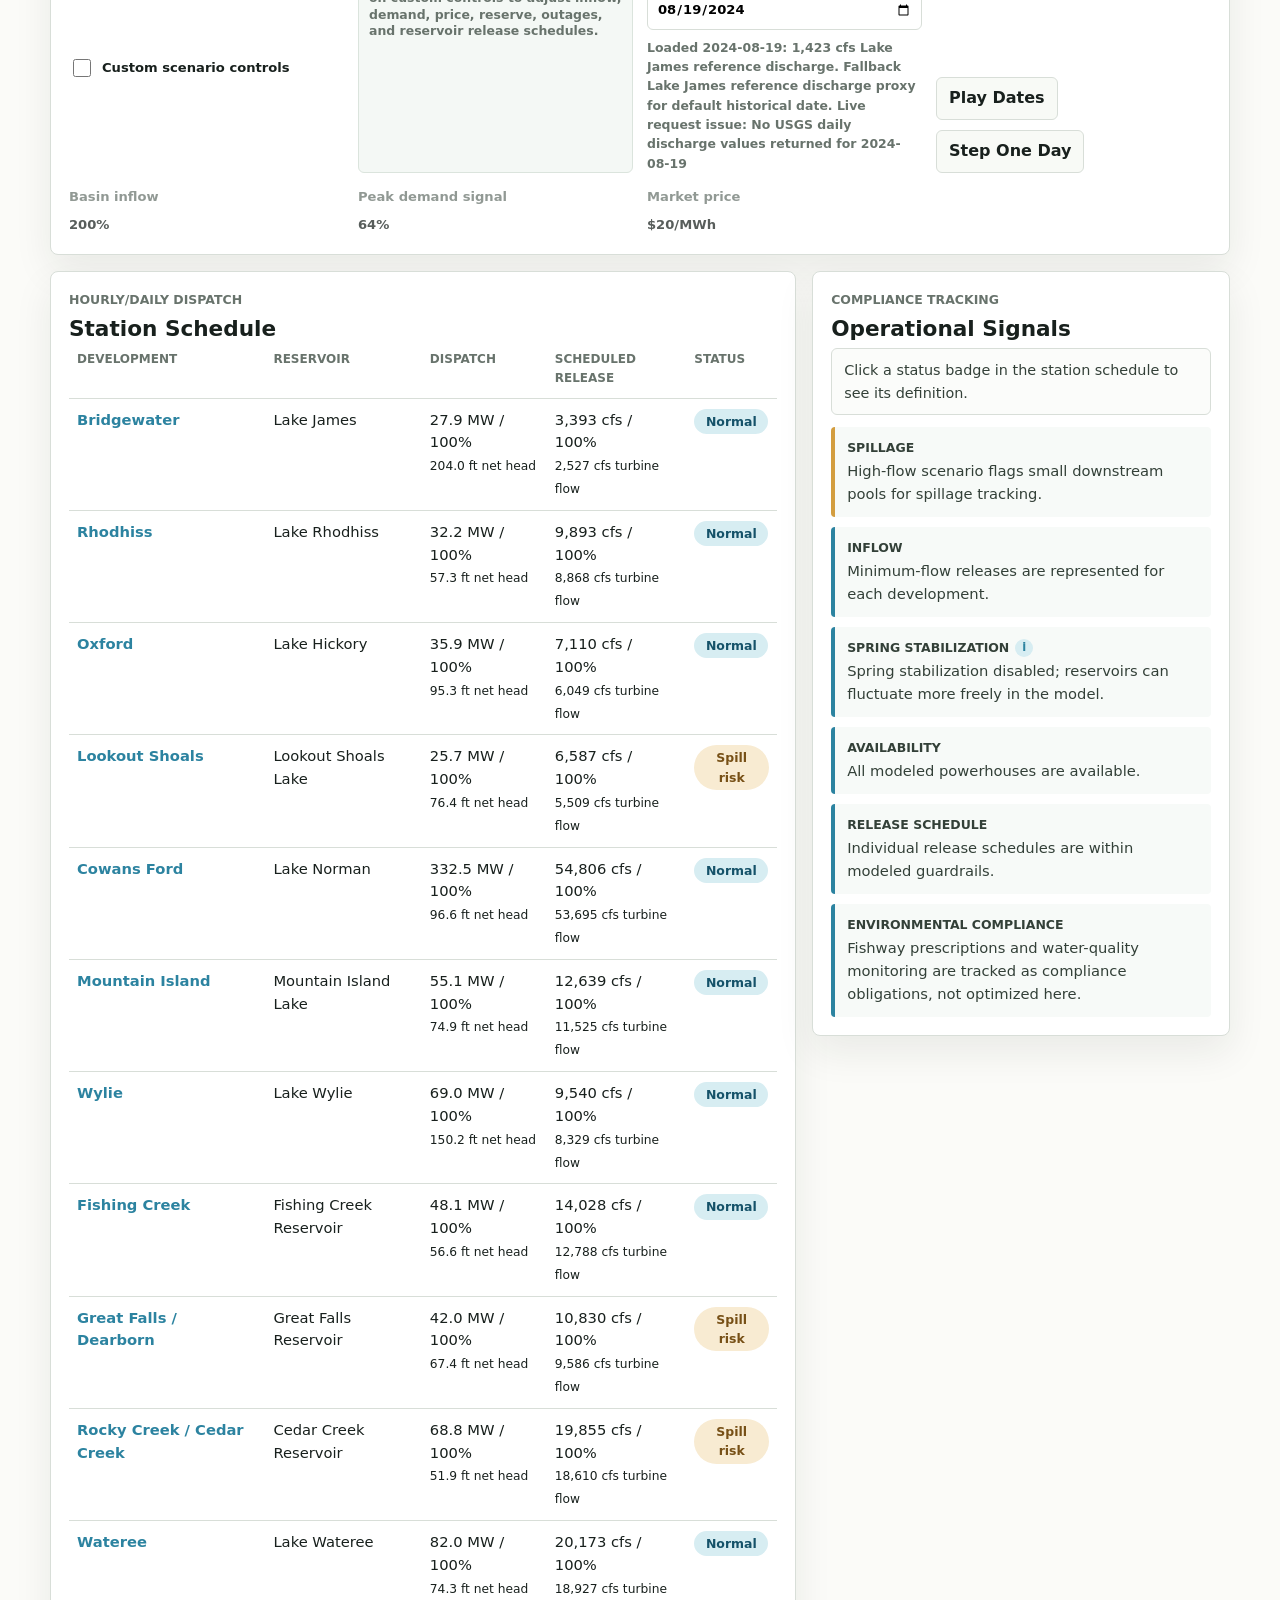
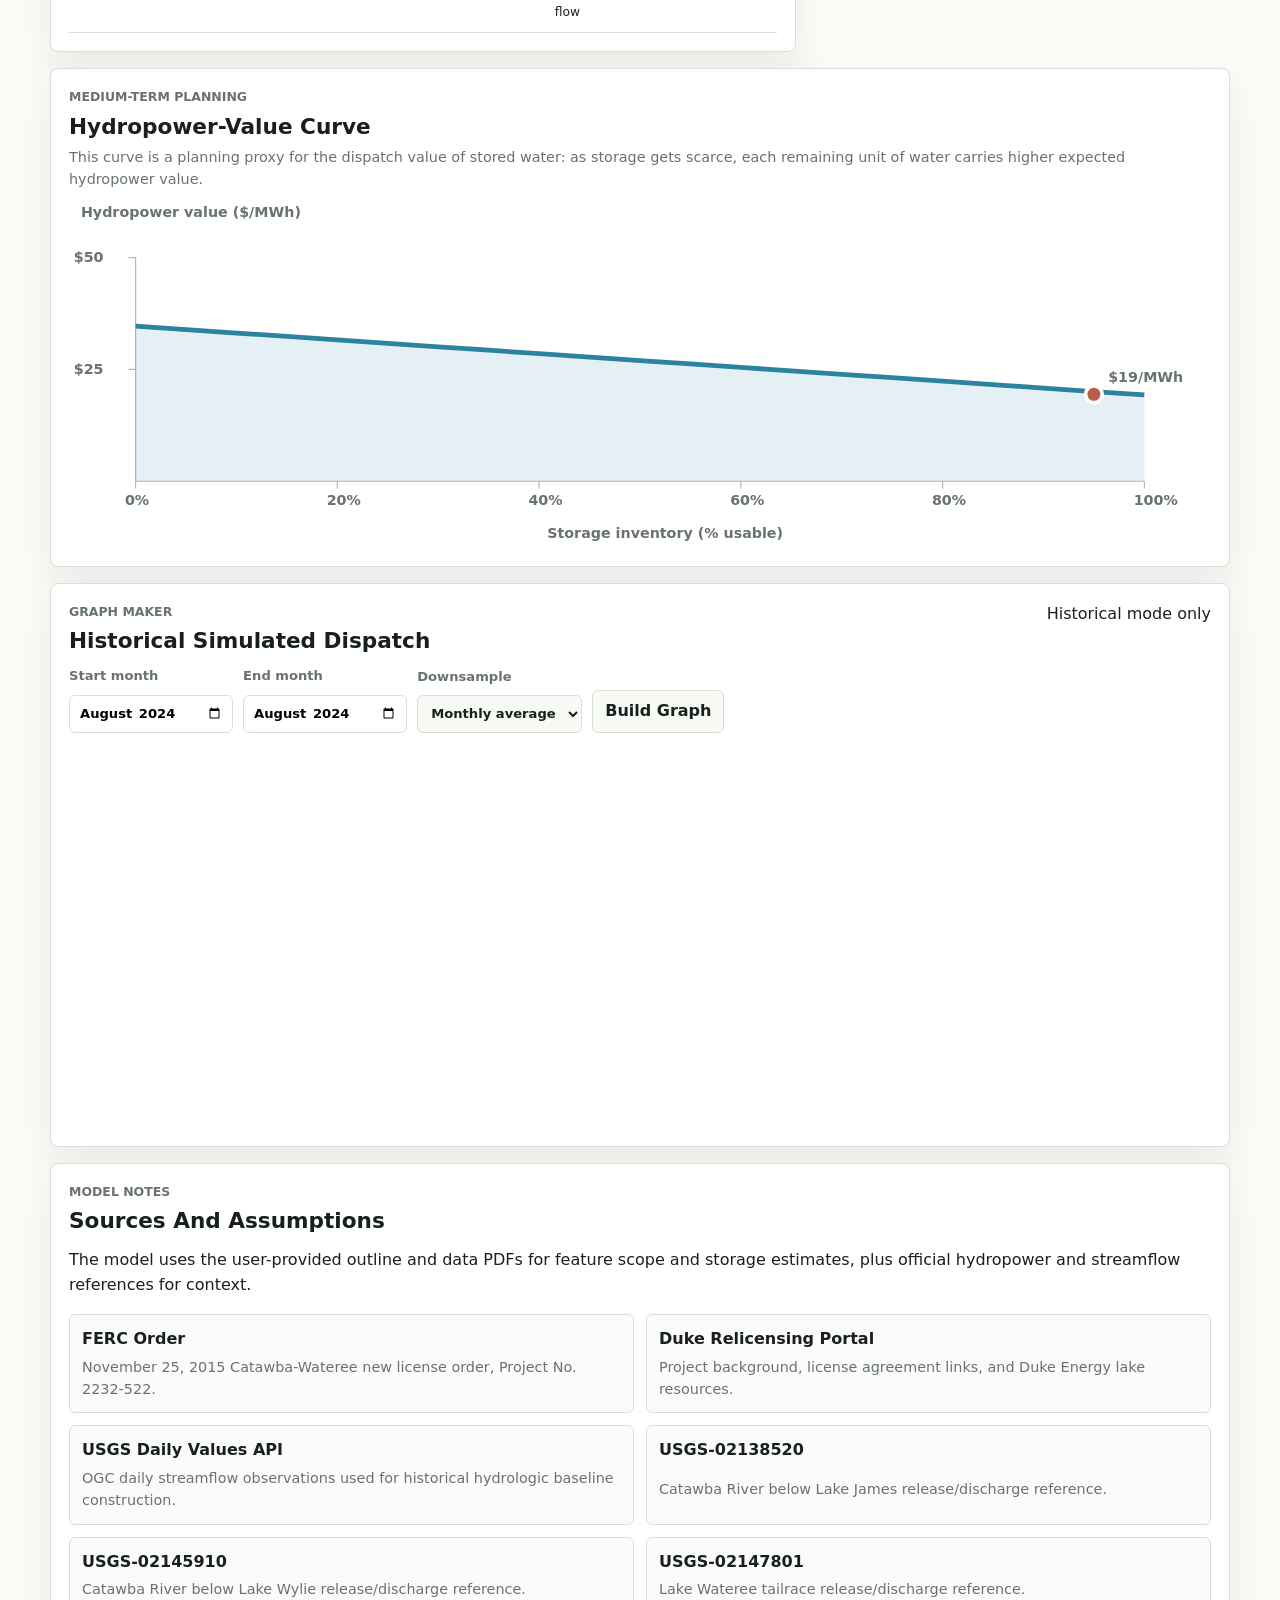
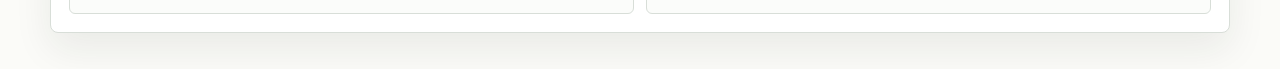
==== commit 1952879f: "Add files via upload" ====
--- a/AJ Mejia-Horton Hydropower Web App.html
+++ b/AJ Mejia-Horton Hydropower Web App.html
@@ -239,7 +239,7 @@
         <h2>Sources And Assumptions</h2>
         <p>The model uses the user-provided outline and data PDFs for feature scope and storage estimates, plus official hydropower and streamflow references for context.</p>
         <div class="source-grid">
-          <a href="https://www.ferc.gov/sites/default/files/2020-05/P-2232-522.pdf" target="_blank" rel="noreferrer"><strong>FERC Order</strong><span>November 25, 2015 Catawba-Wateree new license order, Project No. 2232-522.</span></a>
+          <a href="https://www.ferc.gov/sites/default/files/2020-06/P-2232EA.pdf" target="_blank" rel="noreferrer"><strong>FERC Order</strong><span>November 25, 2015 Catawba-Wateree new license order, Project No. 2232-522.</span></a>
           <a href="https://www.duke-energy.com/community/lakes/hydroelectric-relicensing/catawba" target="_blank" rel="noreferrer"><strong>Duke Relicensing Portal</strong><span>Project background, license agreement links, and Duke Energy lake resources.</span></a>
           <a href="https://api.waterdata.usgs.gov/ogcapi/v0/openapi?f=html#/daily/describeDailyCollection" target="_blank" rel="noreferrer"><strong>USGS Daily Values API</strong><span>OGC daily streamflow observations used for historical hydrologic baseline construction.</span></a>
           <a href="https://waterdata.usgs.gov/monitoring-location/USGS-02138520/#dataTypeId=continuous-00060-0&period=P7D&showFieldMeasurements=true&showMedian=true" target="_blank" rel="noreferrer"><strong>USGS-02138520</strong><span>Catawba River below Lake James release/discharge reference.</span></a>
